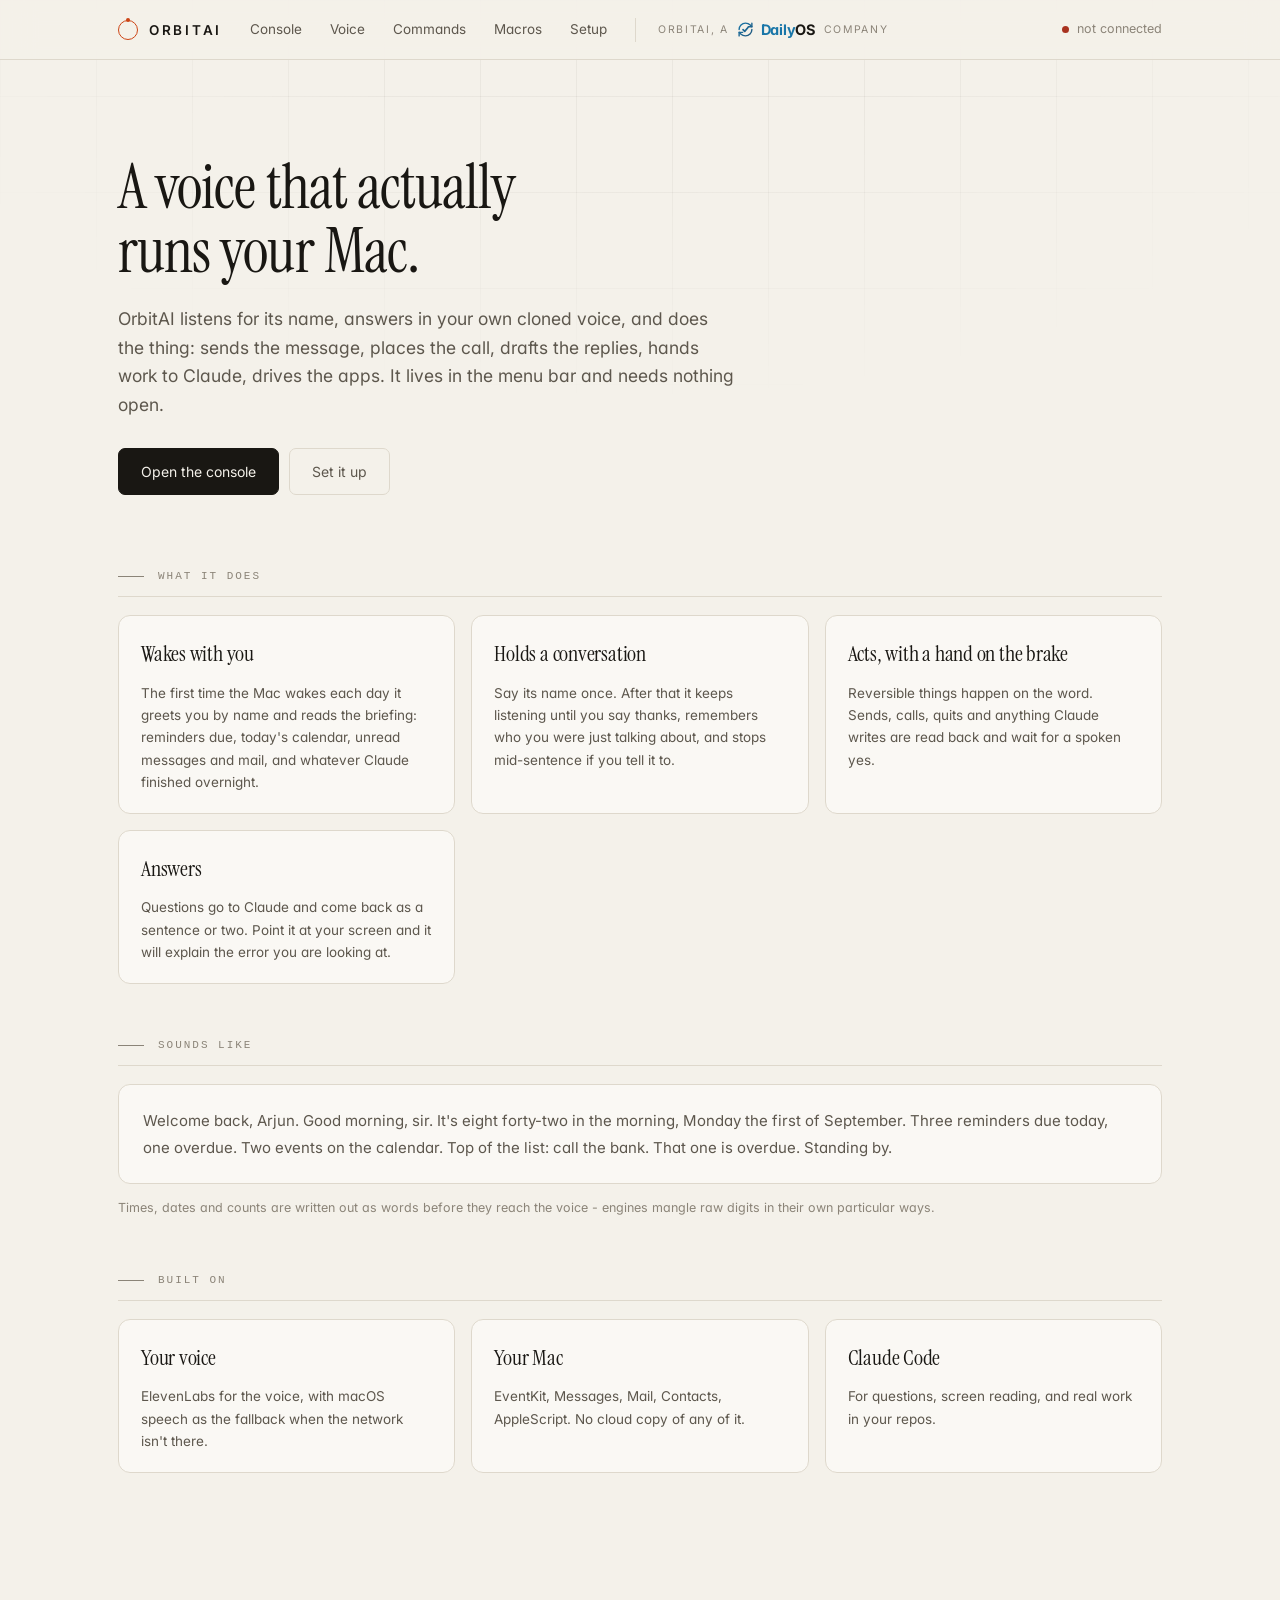
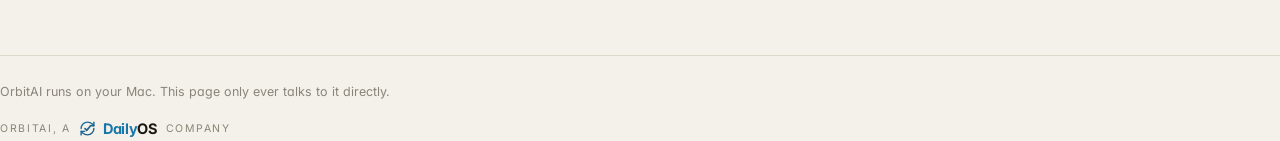
==== macos-daily-welcome/web/orbitai/index.html @ 3809b397 "Match Sitefold properly, now that I have seen it I had the palette backwards and the affiliate line " ====
<!doctype html>
<html lang="en">
<head>
<meta charset="utf-8">
<meta name="viewport" content="width=device-width, initial-scale=1">
<title>OrbitAI</title>
<meta name="description" content="A voice assistant that runs on your Mac.">
<link rel="preconnect" href="https://fonts.googleapis.com">
<link rel="preconnect" href="https://fonts.gstatic.com" crossorigin>
<link rel="stylesheet" href="https://fonts.googleapis.com/css2?family=Instrument+Serif:ital@0;1&family=Inter:wght@400;500;600;700&display=swap">
<link rel="stylesheet" href="./assets/styles.css">
</head>
<body>
<div class="sky"></div>
<nav class="nav"><div class="nav-inner">
  <a class="brand" href="./"><span class="ring"></span><span>OrbitAI</span></a>
  <a class="link" href="./console">Console</a>
  <a class="link" href="./voice">Voice</a>
  <a class="link" href="./commands">Commands</a>
  <a class="link" href="./macros">Macros</a>
  <a class="link" href="./setup">Setup</a>
  <span class="affiliate">OrbitAI, a<a href="https://dailyos.uk" rel="noopener" aria-label="DailyOS"><svg viewBox="0 0 24 24" aria-hidden="true"><defs><linearGradient id="dos-mark" x1="3" y1="3" x2="21" y2="21" gradientUnits="userSpaceOnUse"><stop offset="0" stop-color="#1976a8"></stop><stop offset="1" stop-color="#21577d"></stop></linearGradient></defs><g fill="none" stroke="url(#dos-mark)" stroke-width="2" stroke-linecap="round" stroke-linejoin="round"><path d="M3 12a9 9 0 0 1 9-9 9.75 9.75 0 0 1 6.74 2.74L21 8"></path><path d="M21 3v5h-5"></path><path d="M21 12a9 9 0 0 1-9 9 9.75 9.75 0 0 1-6.74-2.74L3 16"></path><path d="M3 21v-5h5"></path><path d="M8.5 12.2l2.4 2.4 4.6-5.4" stroke-width="2.4"></path></g></svg><span class="name"><span class="d">Daily</span><span class="os">OS</span></span></a>company</span><div class="spacer"></div>
  <div class="state"><span class="dot" id="navDot"></span><span id="navState">connecting</span></div>
</div></nav>
<main>
<section class="hero">
  <h1>A voice that actually<br>runs your Mac.</h1>
  <p class="lede">OrbitAI listens for its name, answers in your own cloned voice,
  and does the thing: sends the message, places the call, drafts the replies,
  hands work to Claude, drives the apps. It lives in the menu bar and needs
  nothing open.</p>
  <div class="bar">
    <a class="btn big" href="./console">Open the console</a>
    <a class="btn big quiet" href="./setup">Set it up</a>
  </div>
</section>

<section>
  <h2>What it does</h2>
  <div class="grid two">
    <div class="card"><h3>Wakes with you</h3>
      <p>The first time the Mac wakes each day it greets you by name and reads
      the briefing: reminders due, today's calendar, unread messages and mail,
      and whatever Claude finished overnight.</p></div>
    <div class="card"><h3>Holds a conversation</h3>
      <p>Say its name once. After that it keeps listening until you say thanks,
      remembers who you were just talking about, and stops mid-sentence if you
      tell it to.</p></div>
    <div class="card"><h3>Acts, with a hand on the brake</h3>
      <p>Reversible things happen on the word. Sends, calls, quits and anything
      Claude writes are read back and wait for a spoken yes.</p></div>
    <div class="card"><h3>Answers</h3>
      <p>Questions go to Claude and come back as a sentence or two. Point it at
      your screen and it will explain the error you are looking at.</p></div>
  </div>
</section>

<section>
  <h2>Sounds like</h2>
  <div class="panel">
    <p class="muted" style="font-size:15px;line-height:1.8;margin:0">
      Welcome back, Arjun. Good morning, sir. It's eight forty-two in the
      morning, Monday the first of September. Three reminders due today, one
      overdue. Two events on the calendar. Top of the list: call the bank.
      That one is overdue. Standing by.</p>
  </div>
  <div class="note">Times, dates and counts are written out as words before they
  reach the voice - engines mangle raw digits in their own particular ways.</div>
</section>

<section>
  <h2>Built on</h2>
  <div class="grid three">
    <div class="card"><h3>Your voice</h3><p>ElevenLabs for the voice, with macOS
      speech as the fallback when the network isn't there.</p></div>
    <div class="card"><h3>Your Mac</h3><p>EventKit, Messages, Mail, Contacts,
      AppleScript. No cloud copy of any of it.</p></div>
    <div class="card"><h3>Claude Code</h3><p>For questions, screen reading, and
      real work in your repos.</p></div>
  </div>
</section>
</main>
<footer>OrbitAI runs on your Mac. This page only ever talks to it directly.
<br><span class="affiliate">OrbitAI, a<a href="https://dailyos.uk" rel="noopener" aria-label="DailyOS"><svg viewBox="0 0 24 24" aria-hidden="true"><defs><linearGradient id="dos-mark" x1="3" y1="3" x2="21" y2="21" gradientUnits="userSpaceOnUse"><stop offset="0" stop-color="#1976a8"></stop><stop offset="1" stop-color="#21577d"></stop></linearGradient></defs><g fill="none" stroke="url(#dos-mark)" stroke-width="2" stroke-linecap="round" stroke-linejoin="round"><path d="M3 12a9 9 0 0 1 9-9 9.75 9.75 0 0 1 6.74 2.74L21 8"></path><path d="M21 3v5h-5"></path><path d="M21 12a9 9 0 0 1-9 9 9.75 9.75 0 0 1-6.74-2.74L3 16"></path><path d="M3 21v-5h5"></path><path d="M8.5 12.2l2.4 2.4 4.6-5.4" stroke-width="2.4"></path></g></svg><span class="name"><span class="d">Daily</span><span class="os">OS</span></span></a>company</span></footer>
<script src="./assets/app.js"></script>
</body>
</html>
---- macos-daily-welcome/web/orbitai/assets/styles.css ----
/* OrbitAI - galaxy minimalist.
   One stylesheet for every page: the site is small enough that splitting
   it would cost more requests than it saves bytes. */

:root {
  /* Sitefold's palette: warm paper, near-black ink, one rust accent, and
     a black button. Light, not dark - the galaxy went with the rebrand. */
  --paper: #f4f1ea;
  --paper-2: #efebe2;
  --panel: #faf8f4;
  --line: #ded8cc;
  --line-soft: #e8e3d8;
  --ink: #191713;
  --dim: #5d574d;
  --faint: #8b8478;
  --accent: #cc4415;
  --accent-dim: #a83a13;
  --button: #191713;
  --button-ink: #f4f1ea;
  --good: #2f6b4f;
  --bad: #a8321f;

  /* Instrument Serif is Sitefold's brand serif - the DailyOS repo says so
     where it recreates their wordmark. Inter carries everything read
     rather than displayed; the mono is for the letterspaced eyebrows. */
  --display: "Instrument Serif", Georgia, "Times New Roman", serif;
  --sans: "Inter", -apple-system, BlinkMacSystemFont, "Segoe UI", system-ui, sans-serif;
  --mono: ui-monospace, "SF Mono", Menlo, monospace;
  --wrap: 1100px;
}

* { box-sizing: border-box; }
html { scroll-behavior: smooth; }
body {
  margin: 0;
  min-height: 100vh;
  background: var(--paper);
  color: var(--ink);
  font: 15px/1.65 var(--sans);
  font-feature-settings: "cv11", "ss01";
  -webkit-font-smoothing: antialiased;
}

/* The sky: nebulae that drift, stars that don't. */
.sky { position: fixed; inset: 0; z-index: -1; background: var(--paper); }
/* The faint ruled grid, as on their own pages. */
.sky::after {
  content: ""; position: absolute; inset: 0;
  background-image:
    linear-gradient(to right, rgba(25,23,19,.045) 1px, transparent 1px),
    linear-gradient(to bottom, rgba(25,23,19,.045) 1px, transparent 1px);
  background-size: 96px 96px;
  mask-image: radial-gradient(ellipse 80% 60% at 50% 0%, #000 30%, transparent 75%);
}

/* Navigation */
.nav {
  position: sticky; top: 0; z-index: 10;
  backdrop-filter: blur(16px);
  background: rgba(244,241,234,.82);
  border-bottom: 1px solid var(--line);
}
.nav-inner {
  max-width: var(--wrap); margin: 0 auto; padding: 14px 28px;
  display: flex; align-items: center; gap: 28px;
}
.brand { display: flex; align-items: center; gap: 11px; text-decoration: none; color: var(--ink); }
.ring {
  width: 20px; height: 20px; border: 1px solid var(--accent);
  border-radius: 50%; position: relative; flex: none;
}
.ring::after {
  content: ""; position: absolute; width: 4px; height: 4px;
  background: var(--accent); border-radius: 50%;
  top: -2.5px; left: 50%; margin-left: -2px;
}
.brand span {
  font-family: var(--sans);
  font-size: 13.5px; font-weight: 600; letter-spacing: .2em; text-transform: uppercase;
}
.nav a.link {
  color: var(--dim); text-decoration: none; font-size: 13.5px;
  padding: 4px 0; border-bottom: 1px solid transparent;
}
.nav a.link:hover { color: var(--ink); }
.nav a.link[aria-current=page] { color: var(--accent); border-bottom-color: var(--accent-dim); }
.nav .spacer { flex: 1; }
.dot { width: 7px; height: 7px; border-radius: 50%; background: var(--faint); flex: none; }
.dot.on { background: var(--good); box-shadow: 0 0 8px rgba(47,107,79,.35); }
.dot.off { background: var(--bad); }
.nav .state { display: flex; align-items: center; gap: 8px; font-size: 12.5px; color: var(--faint); }

main { max-width: var(--wrap); margin: 0 auto; padding: 56px 28px 110px; }

/* Type */
h1 {
  font-family: var(--display);
  font-size: 62px; line-height: 1.02; font-weight: 400;
  letter-spacing: -.015em; margin: 0 0 22px;
  text-wrap: balance;
}
h2 {
  font-family: var(--mono);
  font-size: 11px; font-weight: 400; letter-spacing: .18em; text-transform: uppercase;
  color: var(--faint); margin: 0 0 18px; padding-bottom: 11px;
  border-bottom: 1px solid var(--line);
  display: flex; align-items: center; gap: 14px;
}
h2::before {
  content: ""; width: 26px; height: 1px; background: var(--faint); flex: none;
}
h3 {
  font-family: var(--display);
  font-size: 22px; font-weight: 400; letter-spacing: -.01em; margin: 0 0 9px;
}
p { margin: 0 0 16px; }
.lede {
  font-family: var(--sans);
  font-size: 17.5px; line-height: 1.65; font-weight: 400;
  color: var(--dim); max-width: 56ch;
}
.muted { color: var(--dim); }
.note { color: var(--faint); font-size: 12.5px; margin-top: 14px; }
.note code, code { font: 12.5px var(--mono); color: var(--accent); }
section { margin-bottom: 52px; }

/* Surfaces */
.panel {
  background: var(--panel);
  border: 1px solid var(--line); border-radius: 12px; padding: 22px 24px;
  backdrop-filter: blur(12px);
}
.grid { display: grid; gap: 16px; }
.grid.two { grid-template-columns: repeat(auto-fit, minmax(280px, 1fr)); }
.grid.three { grid-template-columns: repeat(auto-fit, minmax(220px, 1fr)); }

.card { border: 1px solid var(--line); border-radius: 12px; padding: 20px 22px;
        background: var(--panel); }
.card h3 { color: var(--ink); }
.card p { color: var(--dim); font-size: 13.5px; margin: 0; }

/* Rows and controls */
.row { display: flex; align-items: baseline; justify-content: space-between; gap: 20px;
       padding: 13px 0; border-bottom: 1px solid var(--line-soft); }
.row:last-child { border-bottom: 0; }
.row .help { display: block; color: var(--faint); font-size: 12.5px; margin-top: 3px; }
.row .control { flex: none; }

input[type=text], input[type=number], input[type=password], select, textarea {
  background: #fffdf9; border: 1px solid var(--line); color: var(--ink);
  padding: 8px 11px; border-radius: 7px; font: 13px var(--mono); min-width: 230px;
}
input:focus, select:focus, textarea:focus { outline: none; border-color: var(--accent-dim); }
textarea { width: 100%; min-height: 90px; resize: vertical; }

/* A link that acts as a button is a link, not a <button> inside an <a> -
   that nesting is invalid and browsers disagree about whether the click
   ever reaches the href. */
button, .btn {
  background: var(--button); border: 1px solid var(--button); color: var(--button-ink);
  padding: 8px 16px; border-radius: 7px; font: 500 13px inherit; cursor: pointer;
  transition: background .15s, border-color .15s, color .15s;
}
.btn { display: inline-flex; align-items: center; text-decoration: none; }
button:hover, .btn:hover { background: #2c2822; border-color: var(--accent); }
button.quiet, .btn.quiet { border-color: var(--line); color: var(--dim); background: transparent; }
button.quiet:hover, .btn.quiet:hover { color: var(--ink); border-color: var(--faint); }
button.big, .btn.big { padding: 11px 22px; font-size: 14px; }
button:focus-visible, .btn:focus-visible, .switch:focus-visible {
  outline: 2px solid var(--accent); outline-offset: 2px;
}

.switch { width: 42px; height: 24px; border-radius: 12px; border: 1px solid var(--line);
          background: #fffdf9; position: relative; cursor: pointer; padding: 0; }
.switch::after { content: ""; position: absolute; top: 3px; left: 3px; width: 16px; height: 16px;
                 border-radius: 50%; background: var(--faint); transition: transform .18s, background .18s; }
.switch[aria-checked=true] { border-color: var(--accent-dim); background: var(--button); }
.switch[aria-checked=true]::after { transform: translateX(18px); background: var(--accent); }

.bar { display: flex; gap: 10px; flex-wrap: wrap; margin-top: 18px; }

/* Status tiles */
.tiles { display: grid; grid-template-columns: repeat(auto-fit, minmax(180px, 1fr));
         gap: 1px; background: var(--line); border: 1px solid var(--line);
         border-radius: 12px; overflow: hidden; }
.tile { background: var(--panel); padding: 18px 20px; }
.tile .k { font-size: 10.5px; letter-spacing: .14em; text-transform: uppercase; color: var(--faint); }
.tile .v {
  font-family: var(--display);
  font-size: 19px; margin-top: 6px; font-weight: 500;
  font-variant-numeric: tabular-nums;
}
.tile .v.on { color: var(--good); }
.tile .v.off { color: var(--bad); }

pre { background: var(--paper-2); border: 1px solid var(--line); border-radius: 10px;
      padding: 16px 18px; font: 12.5px/1.65 var(--mono); color: var(--dim);
      overflow-x: auto; white-space: pre-wrap; margin: 16px 0 0; }
pre:empty { display: none; }

table { width: 100%; border-collapse: collapse; }
td { padding: 5px 6px 5px 0; vertical-align: top; }
td.slim { width: 32%; }
td.act { width: 36px; }
td input { width: 100%; min-width: 0; }

.pairs-head { display: flex; gap: 10px; color: var(--faint); font-size: 11px;
              letter-spacing: .14em; text-transform: uppercase; margin-bottom: 8px; }

.say { display: flex; gap: 10px; }
.say input { flex: 1; min-width: 0; }

.cmd-list { display: grid; gap: 10px; }
.cmd { border: 1px solid var(--line); border-radius: 9px; padding: 13px 16px;
       background: var(--panel); }
.cmd .phrase { font: 13.5px var(--mono); color: var(--ink); }
.cmd .what { color: var(--faint); font-size: 12.5px; margin-top: 4px; }
.cmd .tag { float: right; font-size: 10.5px; letter-spacing: .12em; text-transform: uppercase;
            color: var(--accent-dim); }

.offline { opacity: .35; pointer-events: none; }
.banner { border: 1px solid var(--accent-dim); background: var(--panel);
          border-radius: 10px; padding: 14px 18px; color: var(--dim); font-size: 13px;
          margin-bottom: 28px; }
.hero { padding: 40px 0 20px; }
.hero .bar { margin-top: 28px; }
footer { border-top: 1px solid var(--line); color: var(--faint); font-size: 12.5px;
         padding: 26px 0 0; margin-top: 20px; }

/* Fraunces is a variable face; without it the serif fallbacks still read
   correctly, they just lose the optical sizing. */
@media (max-width: 620px) {
  .nav-inner { gap: 16px; padding: 12px 18px; flex-wrap: wrap; }
  main { padding: 36px 18px 80px; }
  h1 { font-size: 38px; }
  .row { flex-direction: column; align-items: stretch; gap: 8px; }
  input[type=text], input[type=number], input[type=password] { min-width: 0; width: 100%; }
}


/* ------------------------------------------------- "A DailyOS company"
   Set the way Sitefold sets it in their own header: the sentence in
   small letterspaced caps, the wordmark itself left in DailyOS's own
   type - blue "Daily", ink "OS", bold and tight - beside the brand
   glyph. The words around it are quiet so the name is the thing you
   read. */
.affiliate {
  display: inline-flex; align-items: center; gap: 8px;
  font-family: var(--sans);
  font-size: 10.5px; letter-spacing: .16em; text-transform: uppercase;
  color: var(--faint); white-space: nowrap;
}
.affiliate a {
  display: inline-flex; align-items: center; gap: 7px;
  text-decoration: none; transition: opacity .15s;
}
.affiliate a:hover, .affiliate a:focus-visible { opacity: .72; }
.affiliate a:focus-visible { outline: 2px solid var(--accent); outline-offset: 3px; border-radius: 3px; }
.affiliate svg { width: 17px; height: 17px; flex: none; }
.affiliate .name {
  font-size: 14.5px; font-weight: 700; letter-spacing: -.02em; text-transform: none;
}
.affiliate .name .d { color: #1976a8; }
.affiliate .name .os { color: var(--ink); }

/* In the nav it sits behind a hairline, as theirs does. */
.nav .affiliate {
  padding-left: 22px; border-left: 1px solid var(--line);
}
footer .affiliate { margin-top: 14px; }

@media (max-width: 860px) {
  .nav .affiliate { display: none; }   /* it lives in the footer on narrow screens */
}
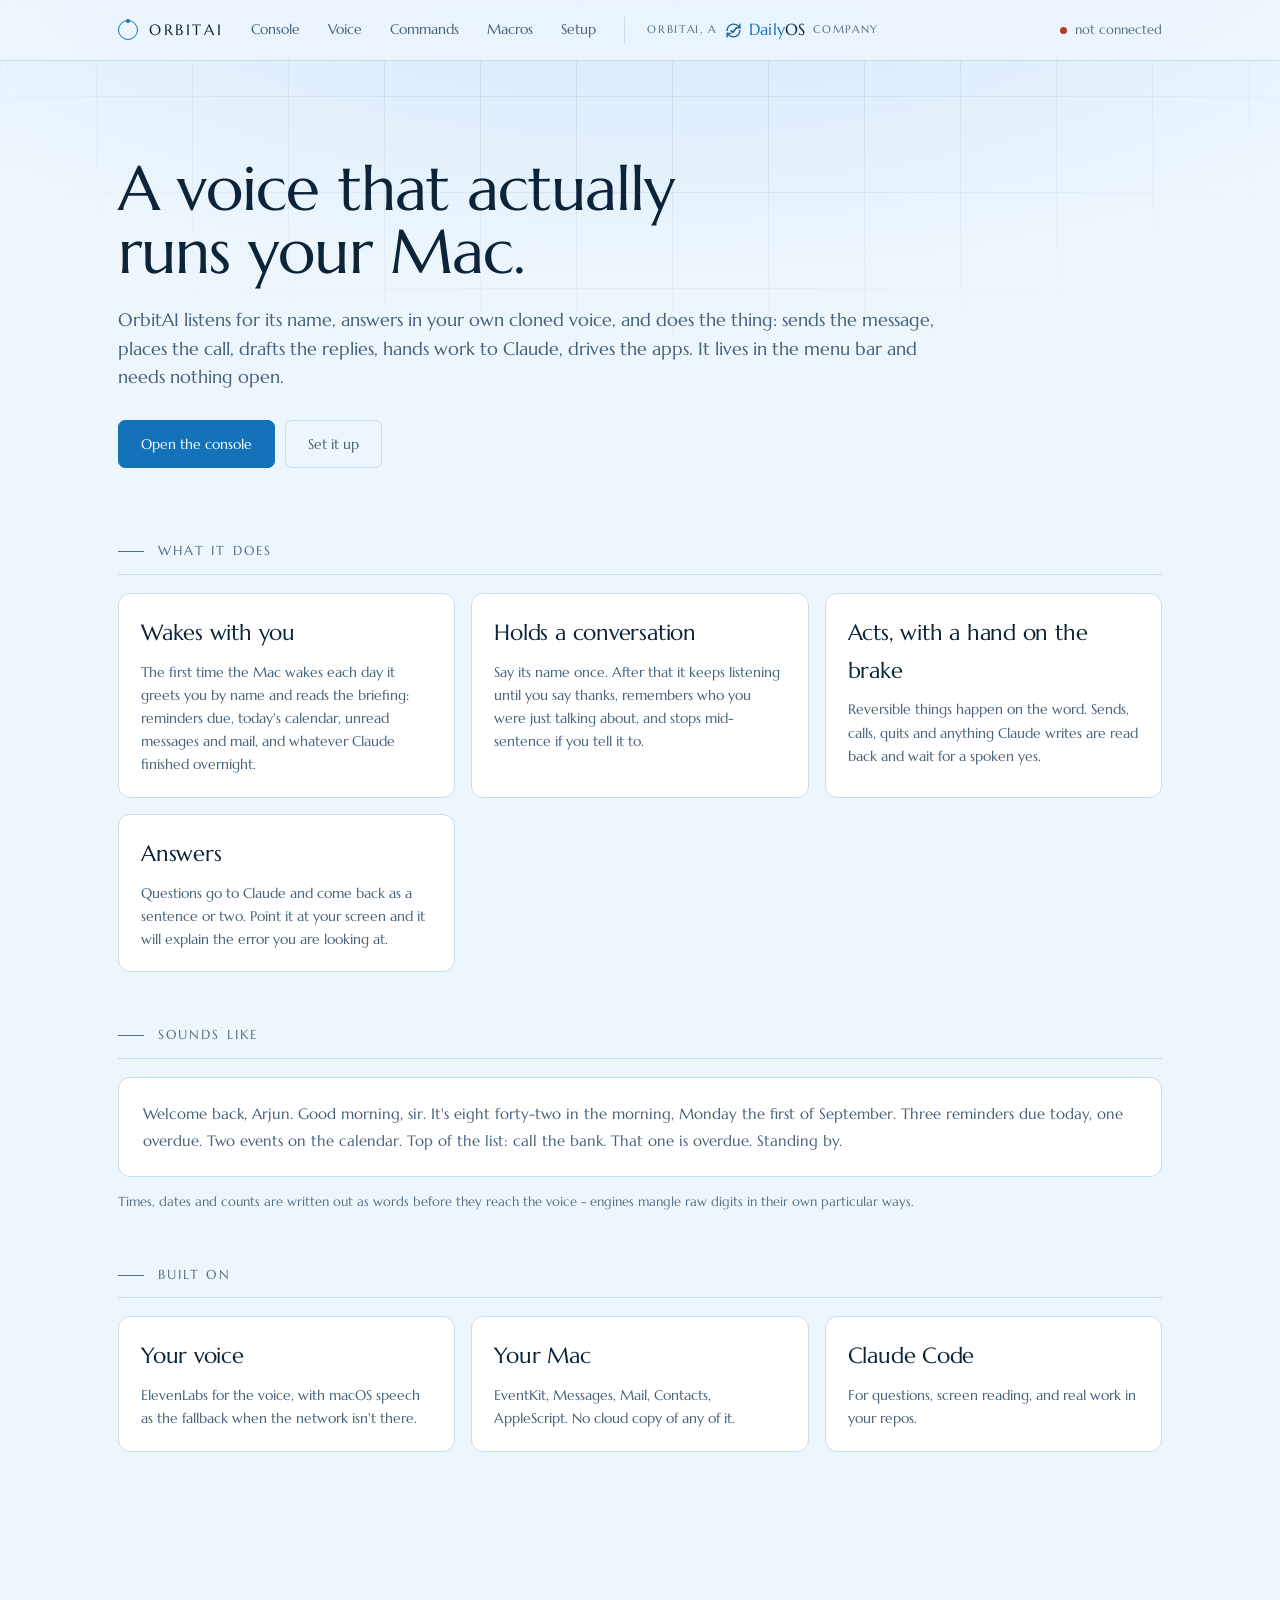
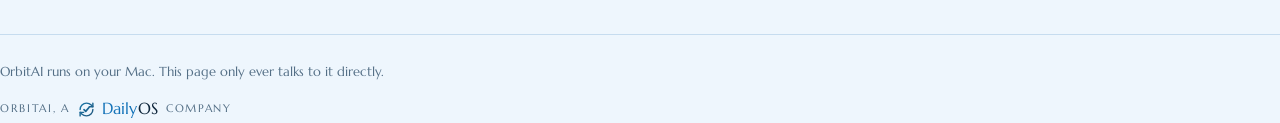
==== commit 54822272: "Sky blue and Marcellus, and stop needing a terminal to get in The palette is sky on daylight: pale b" ====
--- a/macos-daily-welcome/web/orbitai/index.html
+++ b/macos-daily-welcome/web/orbitai/index.html
@@ -7,18 +7,18 @@
 <meta name="description" content="A voice assistant that runs on your Mac.">
 <link rel="preconnect" href="https://fonts.googleapis.com">
 <link rel="preconnect" href="https://fonts.gstatic.com" crossorigin>
-<link rel="stylesheet" href="https://fonts.googleapis.com/css2?family=Instrument+Serif:ital@0;1&family=Inter:wght@400;500;600;700&display=swap">
+<link rel="stylesheet" href="https://fonts.googleapis.com/css2?family=Marcellus&family=Marcellus+SC&display=swap">
 <link rel="stylesheet" href="./assets/styles.css">
 </head>
 <body>
 <div class="sky"></div>
 <nav class="nav"><div class="nav-inner">
   <a class="brand" href="./"><span class="ring"></span><span>OrbitAI</span></a>
-  <a class="link" href="./console">Console</a>
-  <a class="link" href="./voice">Voice</a>
-  <a class="link" href="./commands">Commands</a>
-  <a class="link" href="./macros">Macros</a>
-  <a class="link" href="./setup">Setup</a>
+  <a class="link" href="./console.html">Console</a>
+  <a class="link" href="./voice.html">Voice</a>
+  <a class="link" href="./commands.html">Commands</a>
+  <a class="link" href="./macros.html">Macros</a>
+  <a class="link" href="./setup.html">Setup</a>
   <span class="affiliate">OrbitAI, a<a href="https://dailyos.uk" rel="noopener" aria-label="DailyOS"><svg viewBox="0 0 24 24" aria-hidden="true"><defs><linearGradient id="dos-mark" x1="3" y1="3" x2="21" y2="21" gradientUnits="userSpaceOnUse"><stop offset="0" stop-color="#1976a8"></stop><stop offset="1" stop-color="#21577d"></stop></linearGradient></defs><g fill="none" stroke="url(#dos-mark)" stroke-width="2" stroke-linecap="round" stroke-linejoin="round"><path d="M3 12a9 9 0 0 1 9-9 9.75 9.75 0 0 1 6.74 2.74L21 8"></path><path d="M21 3v5h-5"></path><path d="M21 12a9 9 0 0 1-9 9 9.75 9.75 0 0 1-6.74-2.74L3 16"></path><path d="M3 21v-5h5"></path><path d="M8.5 12.2l2.4 2.4 4.6-5.4" stroke-width="2.4"></path></g></svg><span class="name"><span class="d">Daily</span><span class="os">OS</span></span></a>company</span><div class="spacer"></div>
   <div class="state"><span class="dot" id="navDot"></span><span id="navState">connecting</span></div>
 </div></nav>
@@ -30,8 +30,8 @@
   hands work to Claude, drives the apps. It lives in the menu bar and needs
   nothing open.</p>
   <div class="bar">
-    <a class="btn big" href="./console">Open the console</a>
-    <a class="btn big quiet" href="./setup">Set it up</a>
+    <a class="btn big" href="./console.html">Open the console</a>
+    <a class="btn big quiet" href="./setup.html">Set it up</a>
   </div>
 </section>
 
--- a/macos-daily-welcome/web/orbitai/assets/styles.css
+++ b/macos-daily-welcome/web/orbitai/assets/styles.css
@@ -1,32 +1,64 @@
-/* OrbitAI - galaxy minimalist.
+/* OrbitAI - sky.
    One stylesheet for every page: the site is small enough that splitting
    it would cost more requests than it saves bytes. */
 
 :root {
-  /* Sitefold's palette: warm paper, near-black ink, one rust accent, and
-     a black button. Light, not dark - the galaxy went with the rebrand. */
-  --paper: #f4f1ea;
-  --paper-2: #efebe2;
-  --panel: #faf8f4;
-  --line: #ded8cc;
-  --line-soft: #e8e3d8;
-  --ink: #191713;
-  --dim: #5d574d;
-  --faint: #8b8478;
-  --accent: #cc4415;
-  --accent-dim: #a83a13;
-  --button: #191713;
-  --button-ink: #f4f1ea;
-  --good: #2f6b4f;
-  --bad: #a8321f;
-
-  /* Instrument Serif is Sitefold's brand serif - the DailyOS repo says so
-     where it recreates their wordmark. Inter carries everything read
-     rather than displayed; the mono is for the letterspaced eyebrows. */
-  --display: "Instrument Serif", Georgia, "Times New Roman", serif;
-  --sans: "Inter", -apple-system, BlinkMacSystemFont, "Segoe UI", system-ui, sans-serif;
+  /* Sky blue on pale daylight, with deep navy for the ink. The blues run
+     from almost-white to the colour of a clear sky at noon; the darkest
+     is what the sky does at night, and carries the text. */
+  --paper: #eef6fd;
+  --paper-2: #e2eef9;
+  --panel: #ffffff;
+  --line: #c6dcef;
+  --line-soft: #dceaf7;
+  --ink: #0c2439;
+  --dim: #45607a;
+
+  /* Two accents, not one. #38a3e8 is the sky and reads beautifully as a
+     border, a glow or a dot, and fails contrast as small text on a pale
+     background - so anything you have to READ uses the darker one. */
+  --accent: #1372b8;
+  --accent-bright: #38a3e8;
+  --accent-dim: #0d5a94;
+  --faint: #546f86;
+
+  --button: #1372b8;
+  --button-ink: #ffffff;
+  --good: #1c7a5a;
+  --bad: #b3392a;
+
+  /* Marcellus throughout. It is a Roman-inscription serif with one
+     weight and no italic, so emphasis here is size, letterspacing and
+     colour rather than bold - a synthetic bold on a face cut like this
+     thickens the wrong strokes. Terminal output stays monospaced,
+     because output that does not line up is output you cannot read. */
+  --display: "Marcellus", Georgia, "Times New Roman", serif;
+  --sans: "Marcellus", Georgia, "Times New Roman", serif;
   --mono: ui-monospace, "SF Mono", Menlo, monospace;
   --wrap: 1100px;
+}
+
+/* Night, for anyone whose system is set to it. Same hues, turned over:
+   the pale sky becomes the dark one, and the accent brightens because a
+   blue that reads well on white disappears on navy. */
+@media (prefers-color-scheme: dark) {
+  :root:not([data-theme="light"]) {
+    --paper: #08151f;
+    --paper-2: #0c1e2c;
+    --panel: #102434;
+    --line: #1e3d54;
+    --line-soft: #17303f;
+    --ink: #e6f2fb;
+    --dim: #9db8cd;
+    --faint: #7794ab;
+    --accent: #63b8f0;
+    --accent-bright: #8fd0f8;
+    --accent-dim: #a5d9fa;
+    --button: #38a3e8;
+    --button-ink: #06131c;
+    --good: #4fbf95;
+    --bad: #e8776a;
+  }
 }
 
 * { box-sizing: border-box; }
@@ -36,19 +68,24 @@
   min-height: 100vh;
   background: var(--paper);
   color: var(--ink);
-  font: 15px/1.65 var(--sans);
-  font-feature-settings: "cv11", "ss01";
+  font: 16.5px/1.72 var(--sans);
   -webkit-font-smoothing: antialiased;
 }
 
 /* The sky: nebulae that drift, stars that don't. */
-.sky { position: fixed; inset: 0; z-index: -1; background: var(--paper); }
+.sky {
+  position: fixed; inset: 0; z-index: -1;
+  background:
+    radial-gradient(ellipse 120% 70% at 50% -10%,
+      color-mix(in srgb, var(--accent-bright) 18%, transparent), transparent 60%),
+    var(--paper);
+}
 /* The faint ruled grid, as on their own pages. */
 .sky::after {
   content: ""; position: absolute; inset: 0;
   background-image:
-    linear-gradient(to right, rgba(25,23,19,.045) 1px, transparent 1px),
-    linear-gradient(to bottom, rgba(25,23,19,.045) 1px, transparent 1px);
+    linear-gradient(to right, color-mix(in srgb, var(--ink) 7%, transparent) 1px, transparent 1px),
+    linear-gradient(to bottom, color-mix(in srgb, var(--ink) 7%, transparent) 1px, transparent 1px);
   background-size: 96px 96px;
   mask-image: radial-gradient(ellipse 80% 60% at 50% 0%, #000 30%, transparent 75%);
 }
@@ -57,7 +94,7 @@
 .nav {
   position: sticky; top: 0; z-index: 10;
   backdrop-filter: blur(16px);
-  background: rgba(244,241,234,.82);
+  background: color-mix(in srgb, var(--paper) 82%, transparent);
   border-bottom: 1px solid var(--line);
 }
 .nav-inner {
@@ -75,8 +112,11 @@
   top: -2.5px; left: 50%; margin-left: -2px;
 }
 .brand span {
-  font-family: var(--sans);
-  font-size: 13.5px; font-weight: 600; letter-spacing: .2em; text-transform: uppercase;
+  /* Small caps rather than a heavier weight: Marcellus is cut at one
+     weight, and asking a browser for 600 makes it thicken the strokes
+     itself, which on a face like this lands on the wrong ones. */
+  font-family: "Marcellus SC", var(--display);
+  font-size: 14.5px; font-weight: 400; letter-spacing: .18em; text-transform: uppercase;
 }
 .nav a.link {
   color: var(--dim); text-decoration: none; font-size: 13.5px;
@@ -86,7 +126,7 @@
 .nav a.link[aria-current=page] { color: var(--accent); border-bottom-color: var(--accent-dim); }
 .nav .spacer { flex: 1; }
 .dot { width: 7px; height: 7px; border-radius: 50%; background: var(--faint); flex: none; }
-.dot.on { background: var(--good); box-shadow: 0 0 8px rgba(47,107,79,.35); }
+.dot.on { background: var(--good); box-shadow: 0 0 8px color-mix(in srgb, var(--good) 40%, transparent); }
 .dot.off { background: var(--bad); }
 .nav .state { display: flex; align-items: center; gap: 8px; font-size: 12.5px; color: var(--faint); }
 
@@ -100,8 +140,8 @@
   text-wrap: balance;
 }
 h2 {
-  font-family: var(--mono);
-  font-size: 11px; font-weight: 400; letter-spacing: .18em; text-transform: uppercase;
+  font-family: "Marcellus SC", var(--display);
+  font-size: 13px; font-weight: 400; letter-spacing: .16em; text-transform: uppercase;
   color: var(--faint); margin: 0 0 18px; padding-bottom: 11px;
   border-bottom: 1px solid var(--line);
   display: flex; align-items: center; gap: 14px;
@@ -147,7 +187,7 @@
 .row .control { flex: none; }
 
 input[type=text], input[type=number], input[type=password], select, textarea {
-  background: #fffdf9; border: 1px solid var(--line); color: var(--ink);
+  background: var(--panel); border: 1px solid var(--line); color: var(--ink);
   padding: 8px 11px; border-radius: 7px; font: 13px var(--mono); min-width: 230px;
 }
 input:focus, select:focus, textarea:focus { outline: none; border-color: var(--accent-dim); }
@@ -162,7 +202,7 @@
   transition: background .15s, border-color .15s, color .15s;
 }
 .btn { display: inline-flex; align-items: center; text-decoration: none; }
-button:hover, .btn:hover { background: #2c2822; border-color: var(--accent); }
+button:hover, .btn:hover { background: var(--accent-dim); border-color: var(--accent-dim); }
 button.quiet, .btn.quiet { border-color: var(--line); color: var(--dim); background: transparent; }
 button.quiet:hover, .btn.quiet:hover { color: var(--ink); border-color: var(--faint); }
 button.big, .btn.big { padding: 11px 22px; font-size: 14px; }
@@ -171,7 +211,7 @@
 }
 
 .switch { width: 42px; height: 24px; border-radius: 12px; border: 1px solid var(--line);
-          background: #fffdf9; position: relative; cursor: pointer; padding: 0; }
+          background: var(--panel); position: relative; cursor: pointer; padding: 0; }
 .switch::after { content: ""; position: absolute; top: 3px; left: 3px; width: 16px; height: 16px;
                  border-radius: 50%; background: var(--faint); transition: transform .18s, background .18s; }
 .switch[aria-checked=true] { border-color: var(--accent-dim); background: var(--button); }
@@ -187,7 +227,7 @@
 .tile .k { font-size: 10.5px; letter-spacing: .14em; text-transform: uppercase; color: var(--faint); }
 .tile .v {
   font-family: var(--display);
-  font-size: 19px; margin-top: 6px; font-weight: 500;
+  font-size: 21px; margin-top: 6px; font-weight: 400;
   font-variant-numeric: tabular-nums;
 }
 .tile .v.on { color: var(--good); }
@@ -258,9 +298,9 @@
 .affiliate a:focus-visible { outline: 2px solid var(--accent); outline-offset: 3px; border-radius: 3px; }
 .affiliate svg { width: 17px; height: 17px; flex: none; }
 .affiliate .name {
-  font-size: 14.5px; font-weight: 700; letter-spacing: -.02em; text-transform: none;
-}
-.affiliate .name .d { color: #1976a8; }
+  font-size: 15.5px; font-weight: 400; letter-spacing: .01em; text-transform: none;
+}
+.affiliate .name .d { color: var(--accent); }
 .affiliate .name .os { color: var(--ink); }
 
 /* In the nav it sits behind a hairline, as theirs does. */
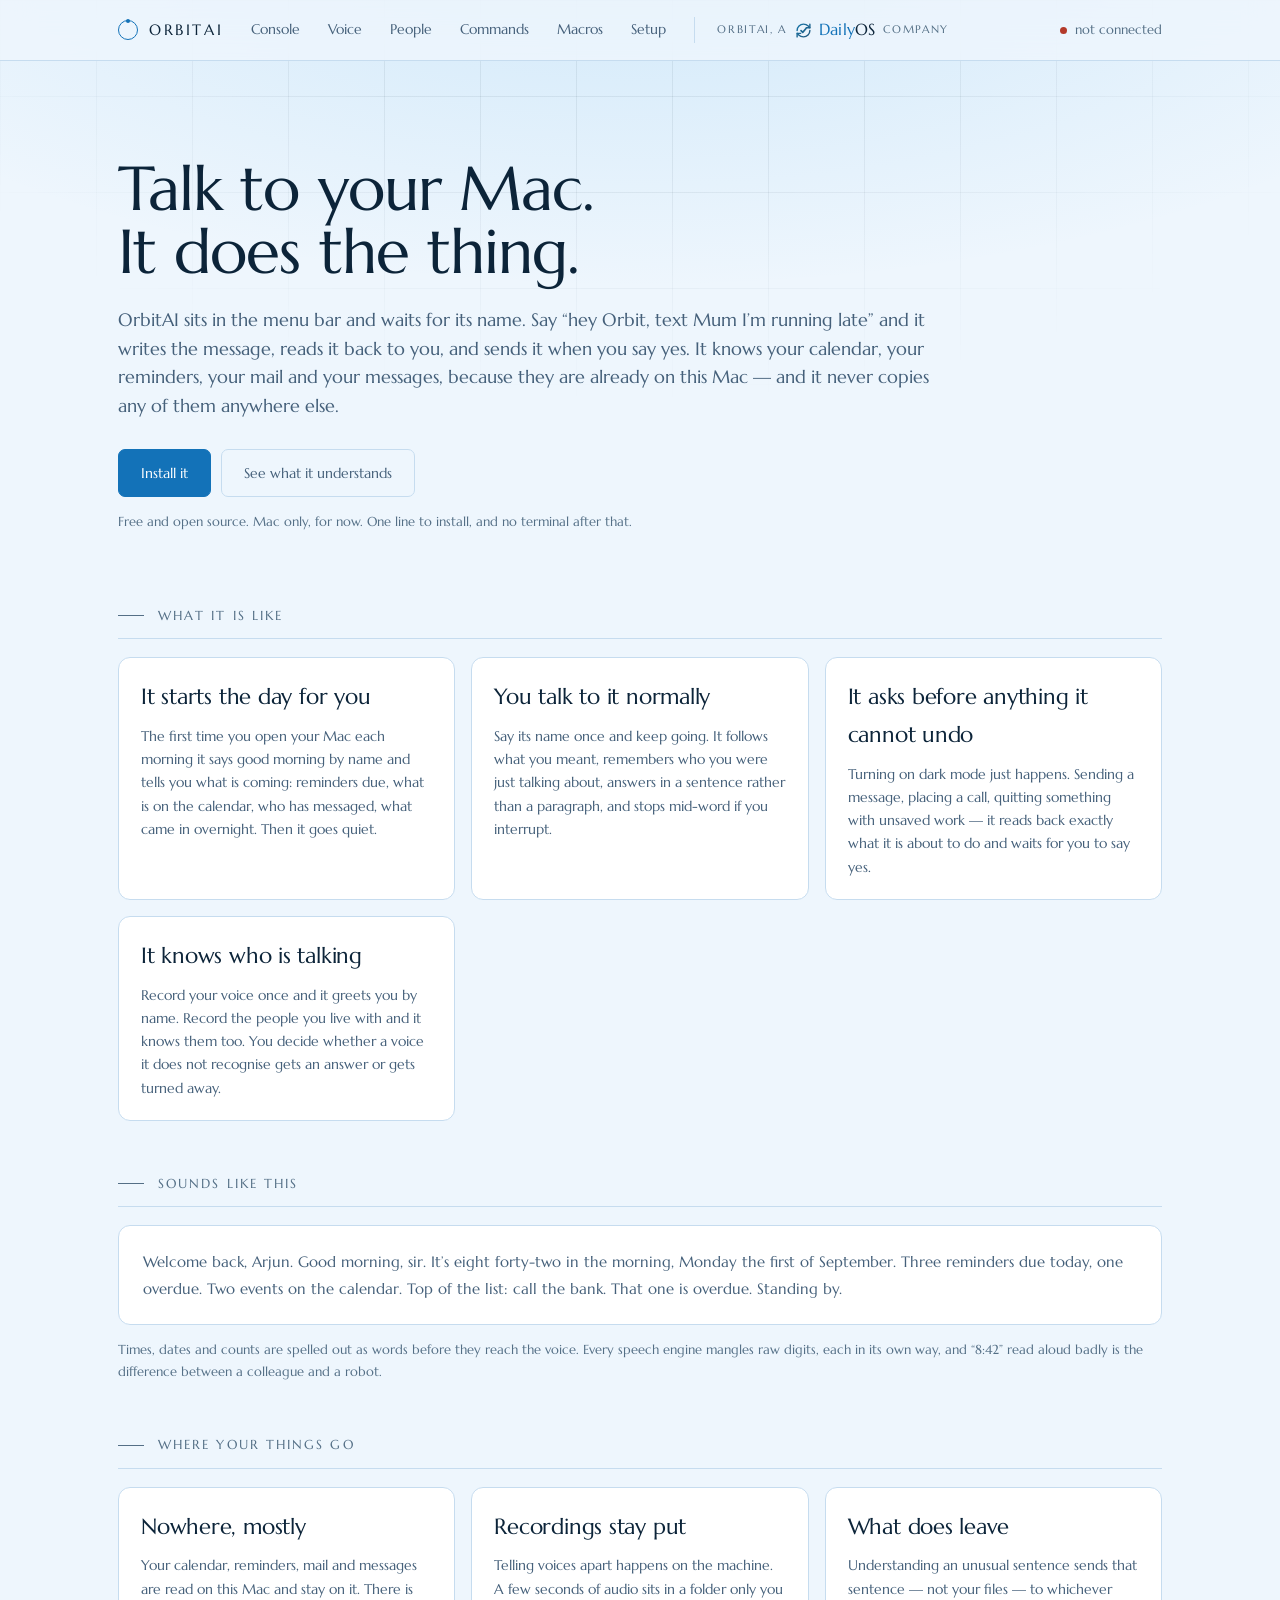
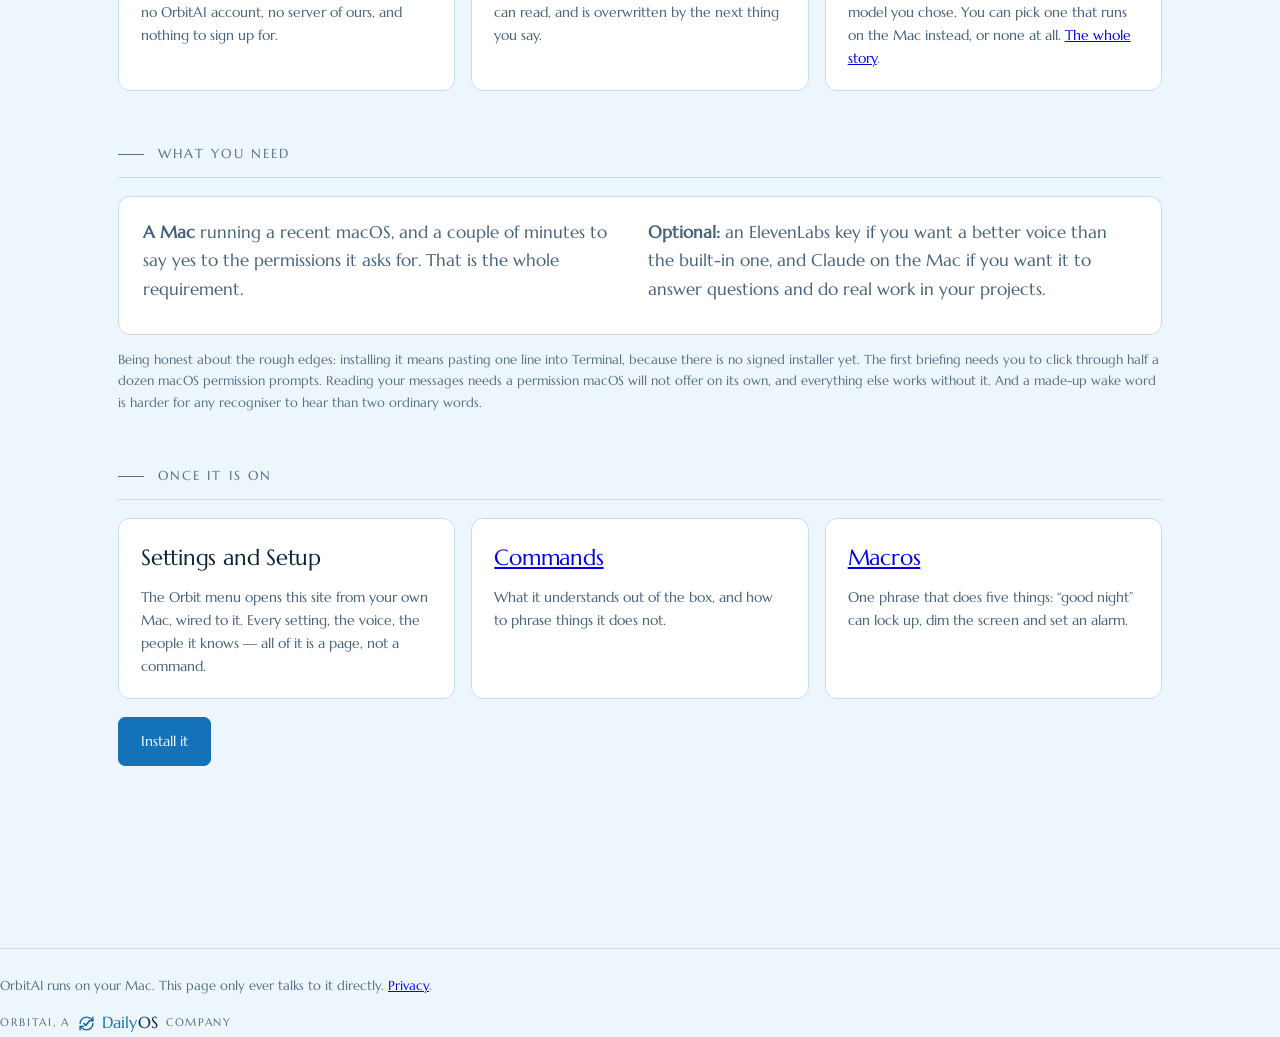
==== commit 6b138cf8: "Put voice enrolment, the gate and setup on a page "Anything that i do on terminal (inc voice enrollm" ====
--- a/macos-daily-welcome/web/orbitai/index.html
+++ b/macos-daily-welcome/web/orbitai/index.html
@@ -16,6 +16,7 @@
   <a class="brand" href="./"><span class="ring"></span><span>OrbitAI</span></a>
   <a class="link" href="./console.html">Console</a>
   <a class="link" href="./voice.html">Voice</a>
+  <a class="link" href="./people.html">People</a>
   <a class="link" href="./commands.html">Commands</a>
   <a class="link" href="./macros.html">Macros</a>
   <a class="link" href="./setup.html">Setup</a>
@@ -24,63 +25,112 @@
 </div></nav>
 <main>
 <section class="hero">
-  <h1>A voice that actually<br>runs your Mac.</h1>
-  <p class="lede">OrbitAI listens for its name, answers in your own cloned voice,
-  and does the thing: sends the message, places the call, drafts the replies,
-  hands work to Claude, drives the apps. It lives in the menu bar and needs
-  nothing open.</p>
+  <h1>Talk to your Mac.<br>It does the thing.</h1>
+  <p class="lede">OrbitAI sits in the menu bar and waits for its name. Say
+  &#8220;hey Orbit, text Mum I&#8217;m running late&#8221; and it writes the
+  message, reads it back to you, and sends it when you say yes. It knows your
+  calendar, your reminders, your mail and your messages, because they are already
+  on this Mac &#8212; and it never copies any of them anywhere else.</p>
   <div class="bar">
-    <a class="btn big" href="./console.html">Open the console</a>
-    <a class="btn big quiet" href="./setup.html">Set it up</a>
+    <a class="btn big" href="./setup.html">Install it</a>
+    <a class="btn big quiet" href="./commands.html">See what it understands</a>
+  </div>
+  <div class="note">Free and open source. Mac only, for now. One line to install,
+  and no terminal after that.</div>
+</section>
+
+<section>
+  <h2>What it is like</h2>
+  <div class="grid two">
+    <div class="card"><h3>It starts the day for you</h3>
+      <p>The first time you open your Mac each morning it says good morning by
+      name and tells you what is coming: reminders due, what is on the calendar,
+      who has messaged, what came in overnight. Then it goes quiet.</p></div>
+    <div class="card"><h3>You talk to it normally</h3>
+      <p>Say its name once and keep going. It follows what you meant, remembers
+      who you were just talking about, answers in a sentence rather than a
+      paragraph, and stops mid-word if you interrupt.</p></div>
+    <div class="card"><h3>It asks before anything it cannot undo</h3>
+      <p>Turning on dark mode just happens. Sending a message, placing a call,
+      quitting something with unsaved work &#8212; it reads back exactly what it
+      is about to do and waits for you to say yes.</p></div>
+    <div class="card"><h3>It knows who is talking</h3>
+      <p>Record your voice once and it greets you by name. Record the people you
+      live with and it knows them too. You decide whether a voice it does not
+      recognise gets an answer or gets turned away.</p></div>
   </div>
 </section>
 
 <section>
-  <h2>What it does</h2>
-  <div class="grid two">
-    <div class="card"><h3>Wakes with you</h3>
-      <p>The first time the Mac wakes each day it greets you by name and reads
-      the briefing: reminders due, today's calendar, unread messages and mail,
-      and whatever Claude finished overnight.</p></div>
-    <div class="card"><h3>Holds a conversation</h3>
-      <p>Say its name once. After that it keeps listening until you say thanks,
-      remembers who you were just talking about, and stops mid-sentence if you
-      tell it to.</p></div>
-    <div class="card"><h3>Acts, with a hand on the brake</h3>
-      <p>Reversible things happen on the word. Sends, calls, quits and anything
-      Claude writes are read back and wait for a spoken yes.</p></div>
-    <div class="card"><h3>Answers</h3>
-      <p>Questions go to Claude and come back as a sentence or two. Point it at
-      your screen and it will explain the error you are looking at.</p></div>
+  <h2>Sounds like this</h2>
+  <div class="panel">
+    <p class="muted" style="font-size:15px;line-height:1.8;margin:0">
+      Welcome back, Arjun. Good morning, sir. It&#8217;s eight forty-two in the
+      morning, Monday the first of September. Three reminders due today, one
+      overdue. Two events on the calendar. Top of the list: call the bank.
+      That one is overdue. Standing by.</p>
+  </div>
+  <div class="note">Times, dates and counts are spelled out as words before they
+  reach the voice. Every speech engine mangles raw digits, each in its own way,
+  and &#8220;8:42&#8221; read aloud badly is the difference between a colleague
+  and a robot.</div>
+</section>
+
+<section>
+  <h2>Where your things go</h2>
+  <div class="grid three">
+    <div class="card"><h3>Nowhere, mostly</h3><p>Your calendar, reminders, mail
+      and messages are read on this Mac and stay on it. There is no OrbitAI
+      account, no server of ours, and nothing to sign up for.</p></div>
+    <div class="card"><h3>Recordings stay put</h3><p>Telling voices apart happens
+      on the machine. A few seconds of audio sits in a folder only you can read,
+      and is overwritten by the next thing you say.</p></div>
+    <div class="card"><h3>What does leave</h3><p>Understanding an unusual
+      sentence sends that sentence &#8212; not your files &#8212; to whichever
+      model you chose. You can pick one that runs on the Mac instead, or none at
+      all. <a href="./privacy.html">The whole story</a>.</p></div>
   </div>
 </section>
 
 <section>
-  <h2>Sounds like</h2>
+  <h2>What you need</h2>
   <div class="panel">
-    <p class="muted" style="font-size:15px;line-height:1.8;margin:0">
-      Welcome back, Arjun. Good morning, sir. It's eight forty-two in the
-      morning, Monday the first of September. Three reminders due today, one
-      overdue. Two events on the calendar. Top of the list: call the bank.
-      That one is overdue. Standing by.</p>
+    <div class="grid two" style="margin:0">
+      <div><p class="muted" style="margin:0 0 8px"><strong>A Mac</strong> running
+        a recent macOS, and a couple of minutes to say yes to the permissions it
+        asks for. That is the whole requirement.</p></div>
+      <div><p class="muted" style="margin:0"><strong>Optional:</strong> an
+        ElevenLabs key if you want a better voice than the built-in one, and
+        Claude on the Mac if you want it to answer questions and do real work in
+        your projects.</p></div>
+    </div>
   </div>
-  <div class="note">Times, dates and counts are written out as words before they
-  reach the voice - engines mangle raw digits in their own particular ways.</div>
+  <div class="note">Being honest about the rough edges: installing it means
+  pasting one line into Terminal, because there is no signed installer yet. The
+  first briefing needs you to click through half a dozen macOS permission
+  prompts. Reading your messages needs a permission macOS will not offer on its
+  own, and everything else works without it. And a made-up wake word is harder
+  for any recogniser to hear than two ordinary words.</div>
 </section>
 
 <section>
-  <h2>Built on</h2>
+  <h2>Once it is on</h2>
   <div class="grid three">
-    <div class="card"><h3>Your voice</h3><p>ElevenLabs for the voice, with macOS
-      speech as the fallback when the network isn't there.</p></div>
-    <div class="card"><h3>Your Mac</h3><p>EventKit, Messages, Mail, Contacts,
-      AppleScript. No cloud copy of any of it.</p></div>
-    <div class="card"><h3>Claude Code</h3><p>For questions, screen reading, and
-      real work in your repos.</p></div>
+    <div class="card"><h3>Settings and Setup</h3><p>The Orbit menu opens this
+      site from your own Mac, wired to it. Every setting, the voice, the people
+      it knows &#8212; all of it is a page, not a command.</p></div>
+    <div class="card"><h3><a href="./commands.html">Commands</a></h3><p>What it
+      understands out of the box, and how to phrase things it does not.</p></div>
+    <div class="card"><h3><a href="./macros.html">Macros</a></h3><p>One phrase
+      that does five things: &#8220;good night&#8221; can lock up, dim the
+      screen and set an alarm.</p></div>
+  </div>
+  <div class="bar">
+    <a class="btn big" href="./setup.html">Install it</a>
   </div>
 </section>
 </main>
-<footer>OrbitAI runs on your Mac. This page only ever talks to it directly.
+<footer>OrbitAI runs on your Mac. This page only ever talks to it directly. <a href="./privacy.html">Privacy</a>.
 <br><span class="affiliate">OrbitAI, a<a href="https://dailyos.uk" rel="noopener" aria-label="DailyOS"><svg viewBox="0 0 24 24" aria-hidden="true"><defs><linearGradient id="dos-mark" x1="3" y1="3" x2="21" y2="21" gradientUnits="userSpaceOnUse"><stop offset="0" stop-color="#1976a8"></stop><stop offset="1" stop-color="#21577d"></stop></linearGradient></defs><g fill="none" stroke="url(#dos-mark)" stroke-width="2" stroke-linecap="round" stroke-linejoin="round"><path d="M3 12a9 9 0 0 1 9-9 9.75 9.75 0 0 1 6.74 2.74L21 8"></path><path d="M21 3v5h-5"></path><path d="M21 12a9 9 0 0 1-9 9 9.75 9.75 0 0 1-6.74-2.74L3 16"></path><path d="M3 21v-5h5"></path><path d="M8.5 12.2l2.4 2.4 4.6-5.4" stroke-width="2.4"></path></g></svg><span class="name"><span class="d">Daily</span><span class="os">OS</span></span></a>company</span></footer>
 <script src="./assets/app.js"></script>
 </body>
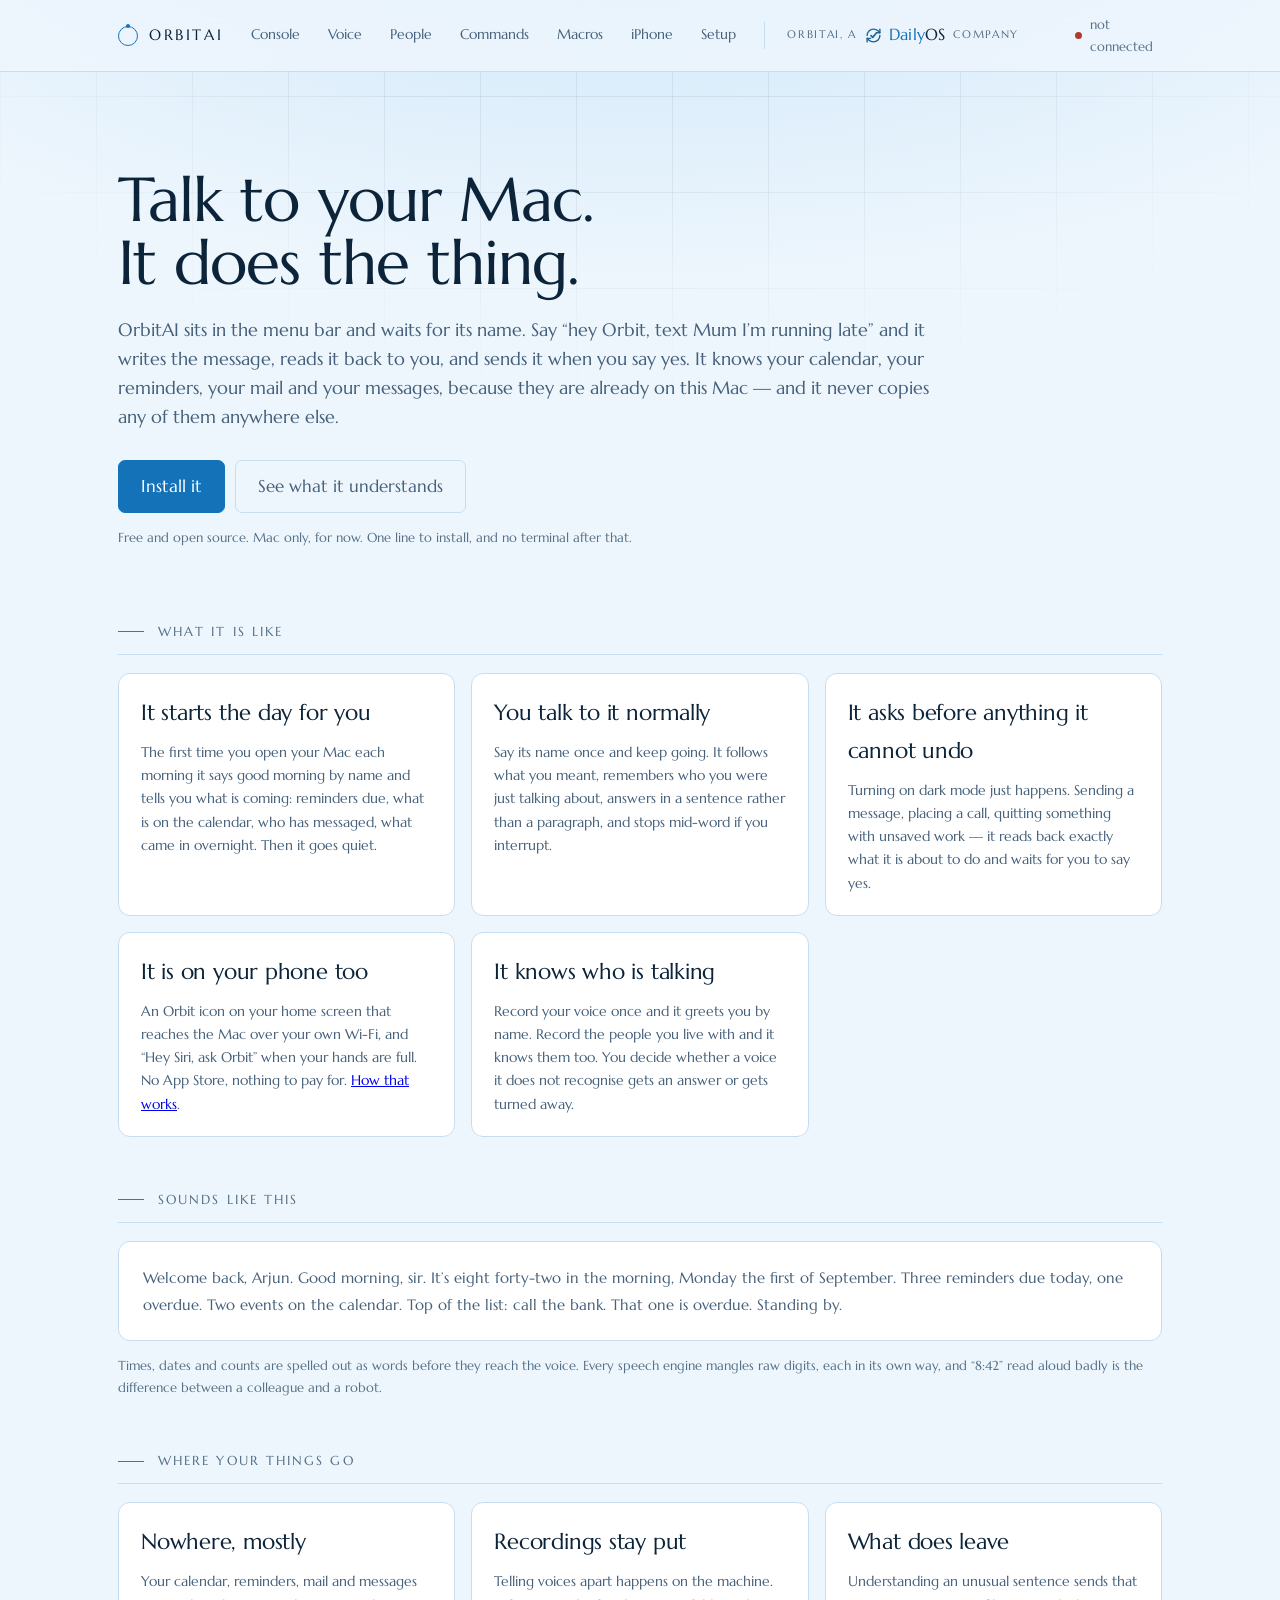
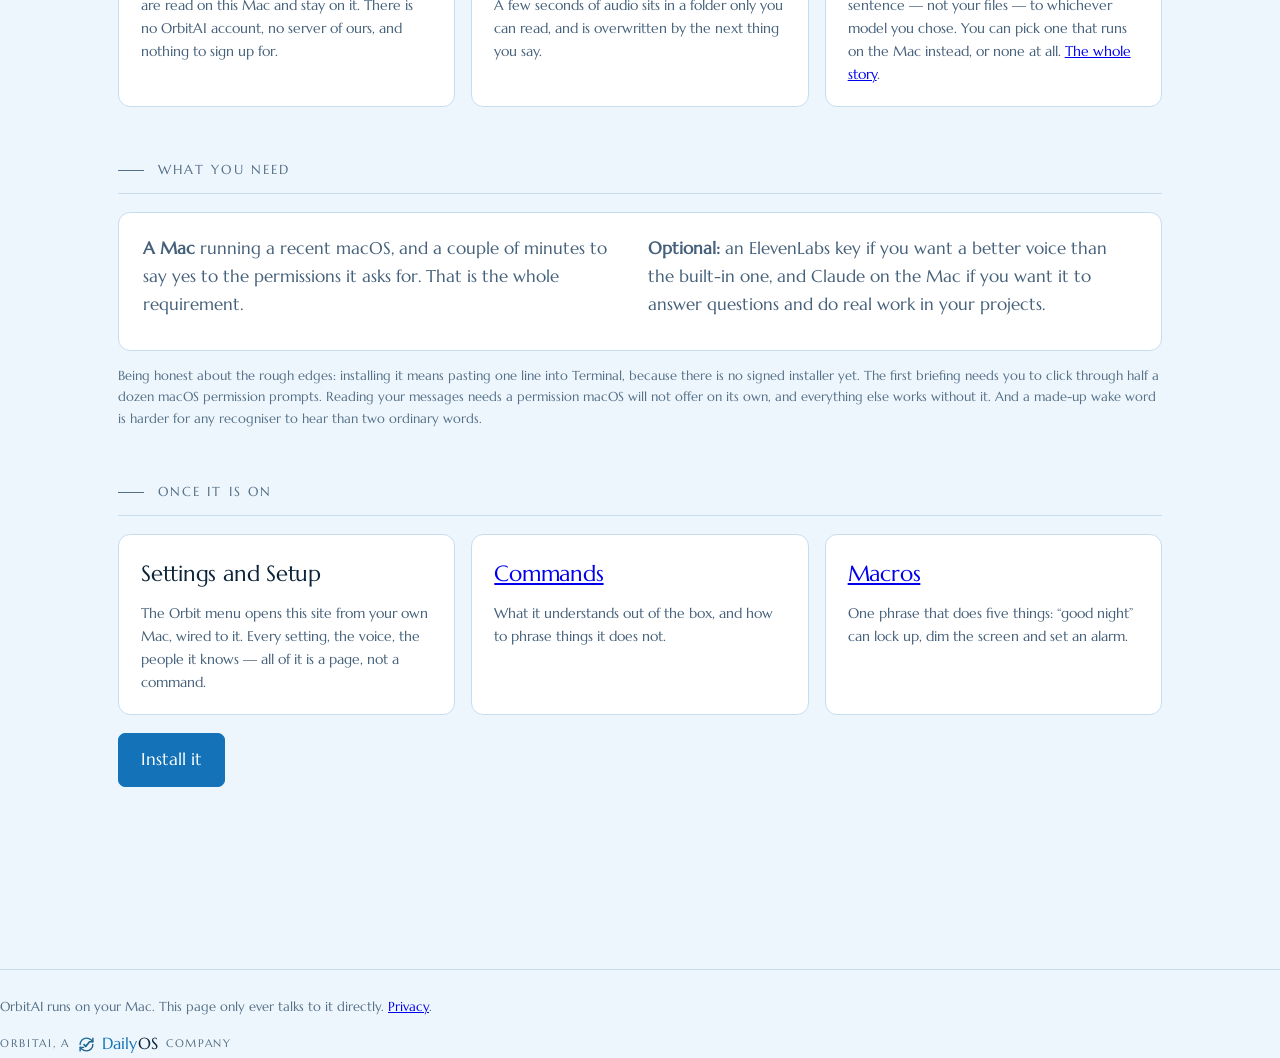
==== commit a50f98b2: "Orbit on an iPhone An icon on the home screen that reaches the Mac, and "Hey Siri, ask Orbit" for wh" ====
--- a/macos-daily-welcome/web/orbitai/index.html
+++ b/macos-daily-welcome/web/orbitai/index.html
@@ -19,6 +19,7 @@
   <a class="link" href="./people.html">People</a>
   <a class="link" href="./commands.html">Commands</a>
   <a class="link" href="./macros.html">Macros</a>
+  <a class="link" href="./iphone.html">iPhone</a>
   <a class="link" href="./setup.html">Setup</a>
   <span class="affiliate">OrbitAI, a<a href="https://dailyos.uk" rel="noopener" aria-label="DailyOS"><svg viewBox="0 0 24 24" aria-hidden="true"><defs><linearGradient id="dos-mark" x1="3" y1="3" x2="21" y2="21" gradientUnits="userSpaceOnUse"><stop offset="0" stop-color="#1976a8"></stop><stop offset="1" stop-color="#21577d"></stop></linearGradient></defs><g fill="none" stroke="url(#dos-mark)" stroke-width="2" stroke-linecap="round" stroke-linejoin="round"><path d="M3 12a9 9 0 0 1 9-9 9.75 9.75 0 0 1 6.74 2.74L21 8"></path><path d="M21 3v5h-5"></path><path d="M21 12a9 9 0 0 1-9 9 9.75 9.75 0 0 1-6.74-2.74L3 16"></path><path d="M3 21v-5h5"></path><path d="M8.5 12.2l2.4 2.4 4.6-5.4" stroke-width="2.4"></path></g></svg><span class="name"><span class="d">Daily</span><span class="os">OS</span></span></a>company</span><div class="spacer"></div>
   <div class="state"><span class="dot" id="navDot"></span><span id="navState">connecting</span></div>
@@ -54,6 +55,11 @@
       <p>Turning on dark mode just happens. Sending a message, placing a call,
       quitting something with unsaved work &#8212; it reads back exactly what it
       is about to do and waits for you to say yes.</p></div>
+    <div class="card"><h3>It is on your phone too</h3>
+      <p>An Orbit icon on your home screen that reaches the Mac over your own
+      Wi-Fi, and &#8220;Hey Siri, ask Orbit&#8221; when your hands are full.
+      No App Store, nothing to pay for. <a href="./iphone.html">How that
+      works</a>.</p></div>
     <div class="card"><h3>It knows who is talking</h3>
       <p>Record your voice once and it greets you by name. Record the people you
       live with and it knows them too. You decide whether a voice it does not
--- a/macos-daily-welcome/web/orbitai/assets/styles.css
+++ b/macos-daily-welcome/web/orbitai/assets/styles.css
@@ -312,3 +312,88 @@
 @media (max-width: 860px) {
   .nav .affiliate { display: none; }   /* it lives in the footer on narrow screens */
 }
+
+/* --------------------------------------------------------------- a phone
+ *
+ * The same palette and the same face, at arm's length instead of on a
+ * desk. Bigger type, bigger targets - 44px is the smallest thing a thumb
+ * hits reliably, and this page is used one-handed - and no navigation,
+ * because there is one thing to do here.
+ *
+ * Added to the home screen it opens without Safari's chrome, so the top
+ * and bottom padding come from the safe area rather than from nothing:
+ * without them the first line sits under the notch and the last button
+ * under the home indicator.
+ */
+body.phone { font-size: 17px; }
+
+.phone-top {
+  display: flex; align-items: center; justify-content: space-between;
+  gap: 12px; padding: max(14px, env(safe-area-inset-top)) 20px 12px;
+  border-bottom: 1px solid var(--line);
+  background: color-mix(in srgb, var(--paper) 88%, transparent);
+  position: sticky; top: 0; z-index: 5; backdrop-filter: blur(8px);
+}
+.phone-main {
+  max-width: 620px; margin: 0 auto;
+  padding: 24px 20px calc(40px + env(safe-area-inset-bottom));
+}
+.phone-foot {
+  padding: 0 20px calc(28px + env(safe-area-inset-bottom));
+  max-width: 620px; margin: 0 auto;
+  font-size: 13px; color: var(--faint); line-height: 1.6;
+}
+.phone-h1 { font-size: 26px; margin: 0 0 6px; }
+.phone-h2 {
+  font-family: "Marcellus SC", "Marcellus", Georgia, serif;
+  font-size: 13px; letter-spacing: 0.09em; text-transform: uppercase;
+  color: var(--faint); margin: 28px 0 12px;
+}
+
+/* One tap target per row, full width. A row of small buttons is a row of
+ * near misses on a phone. */
+.block { display: block; width: 100%; }
+button.big, .btn.big { min-height: 50px; font-size: 17px; }
+body.phone button { min-height: 46px; }
+
+.ask textarea {
+  width: 100%; box-sizing: border-box; resize: none;
+  font: inherit; line-height: 1.5; padding: 14px 15px; margin: 0 0 12px;
+  color: var(--ink); background: var(--paper-2);
+  border: 1px solid var(--line); border-radius: 12px;
+}
+.ask textarea:focus { outline: 2px solid var(--accent); outline-offset: 1px; }
+
+/* The code box. Wide, spaced digits, so six of them are readable at a
+ * glance against six on a screen across the room. */
+input.code {
+  width: 100%; box-sizing: border-box; margin: 0 0 12px;
+  font-family: "Marcellus", Georgia, serif;
+  font-size: 30px; letter-spacing: 0.28em; text-align: center;
+  padding: 14px 10px; color: var(--ink); background: var(--paper-2);
+  border: 1px solid var(--line); border-radius: 12px;
+}
+input.code:focus { outline: 2px solid var(--accent); outline-offset: 1px; }
+
+.reply {
+  min-height: 76px; margin: 18px 0 0; padding: 16px 17px;
+  font-size: 17px; line-height: 1.6; white-space: pre-wrap;
+  color: var(--ink); background: var(--paper-2);
+  border: 1px solid var(--line); border-radius: 12px;
+}
+.reply:empty { display: none; }
+
+.confirm {
+  margin: 14px 0 0; padding: 15px 16px; border-radius: 12px;
+  border: 1px solid var(--accent); background: var(--paper-2);
+}
+.confirm p { margin: 0 0 12px; font-size: 16px; line-height: 1.55; }
+.confirm .bar { margin: 0; }
+
+/* Two per row on a phone, one per row on the narrowest ones. */
+.quick { display: grid; grid-template-columns: 1fr 1fr; gap: 10px; }
+.quick button { width: 100%; }
+@media (max-width: 360px) { .quick { grid-template-columns: 1fr; } }
+
+body.phone .note { font-size: 13.5px; }
+body.phone pre { font-size: 13.5px; white-space: pre-wrap; }
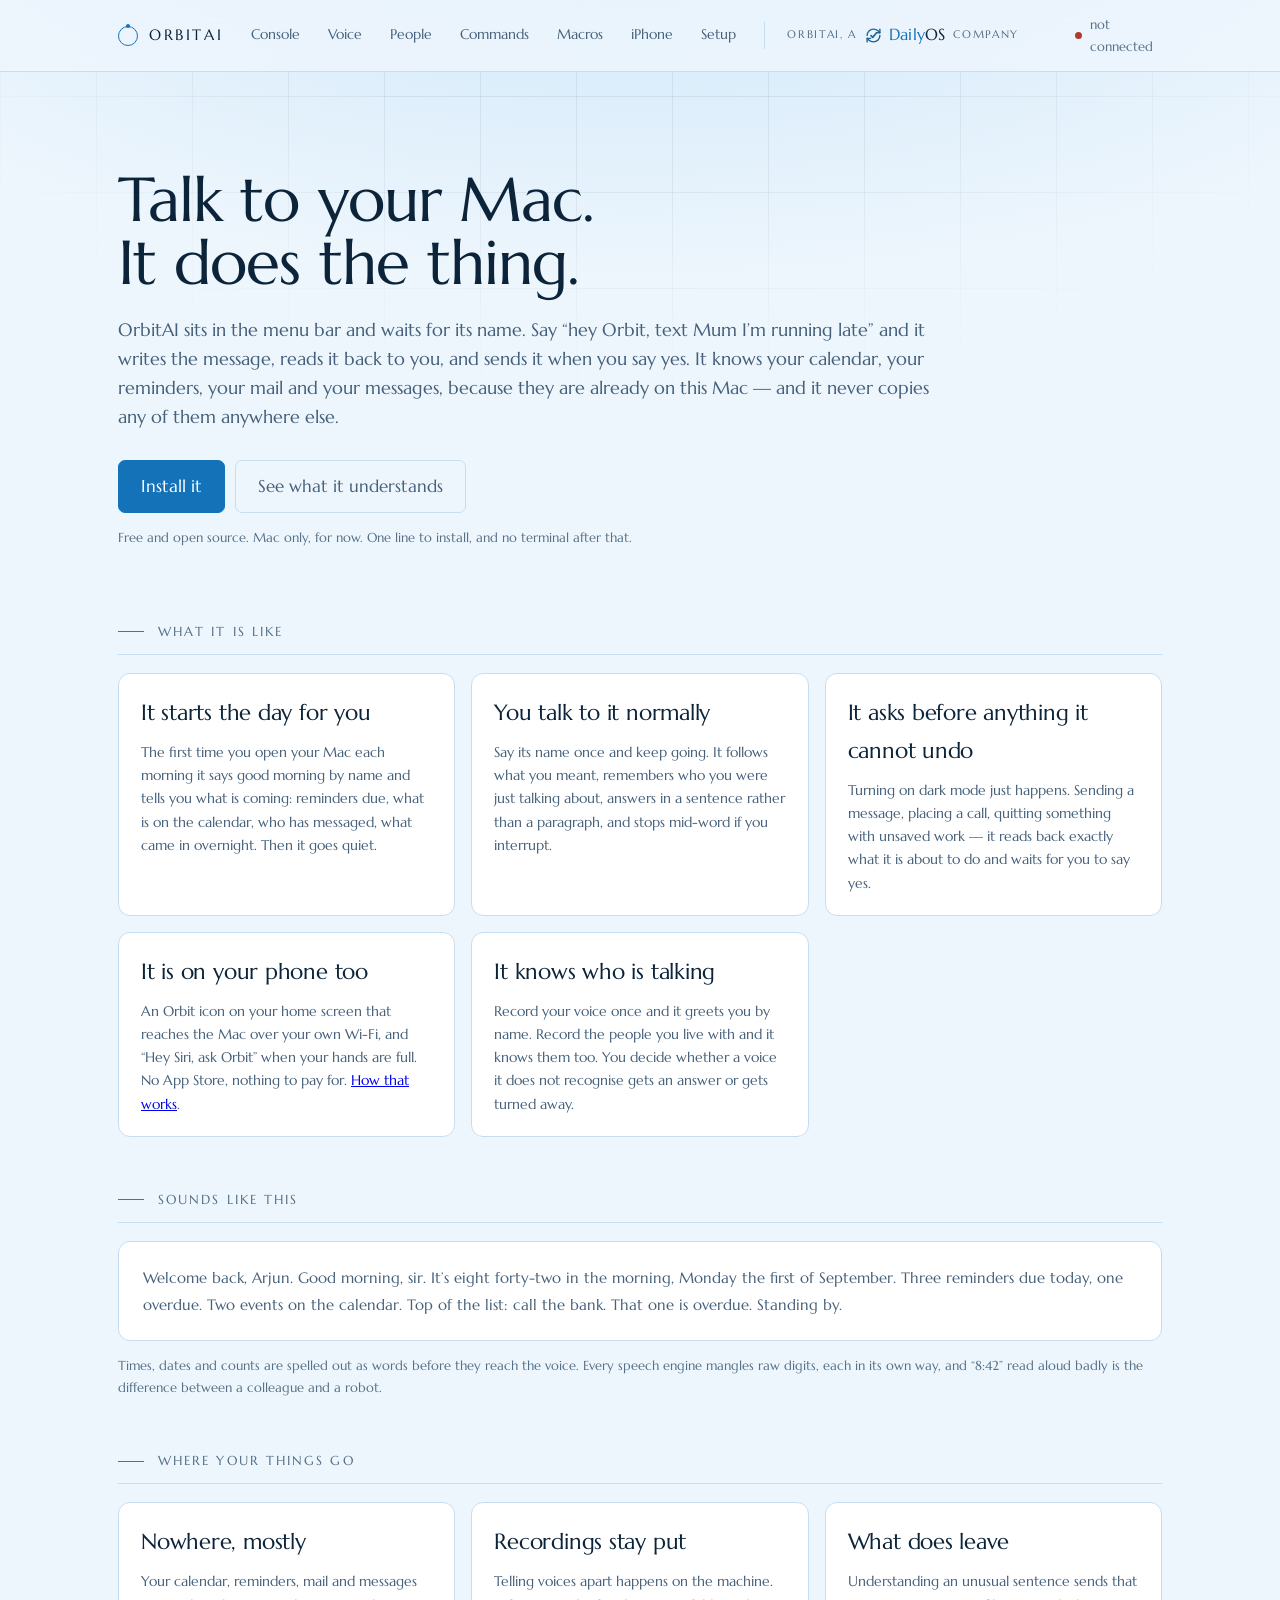
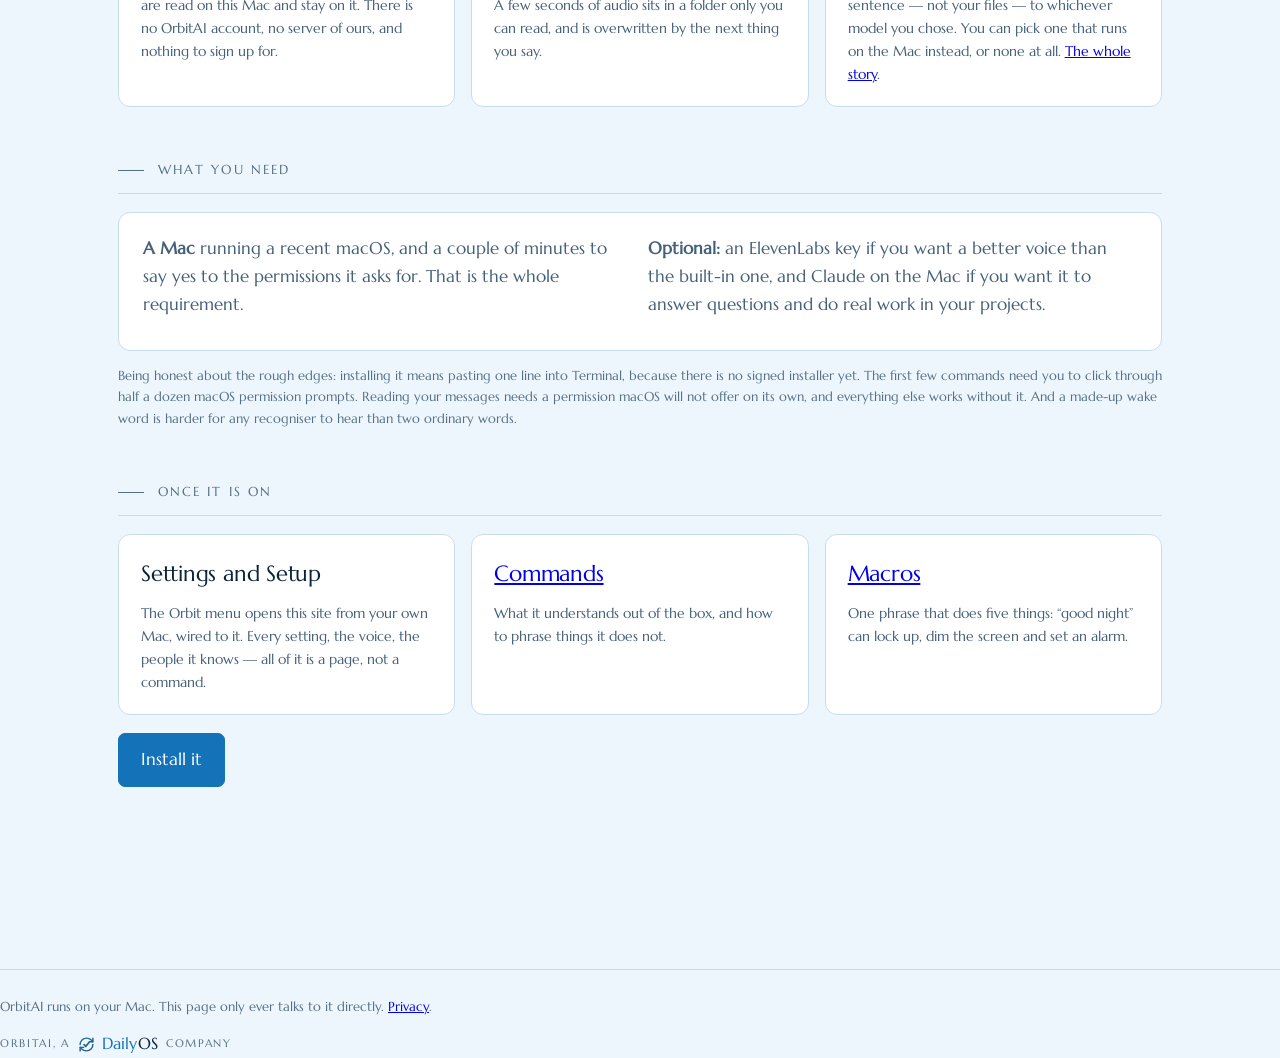
==== commit decedffa: "Remove the daily briefing for good Orbit no longer greets you or reads a briefing. Gone: the wake/un" ====
--- a/macos-daily-welcome/web/orbitai/index.html
+++ b/macos-daily-welcome/web/orbitai/index.html
@@ -113,7 +113,7 @@
   </div>
   <div class="note">Being honest about the rough edges: installing it means
   pasting one line into Terminal, because there is no signed installer yet. The
-  first briefing needs you to click through half a dozen macOS permission
+  first few commands need you to click through half a dozen macOS permission
   prompts. Reading your messages needs a permission macOS will not offer on its
   own, and everything else works without it. And a made-up wake word is harder
   for any recogniser to hear than two ordinary words.</div>
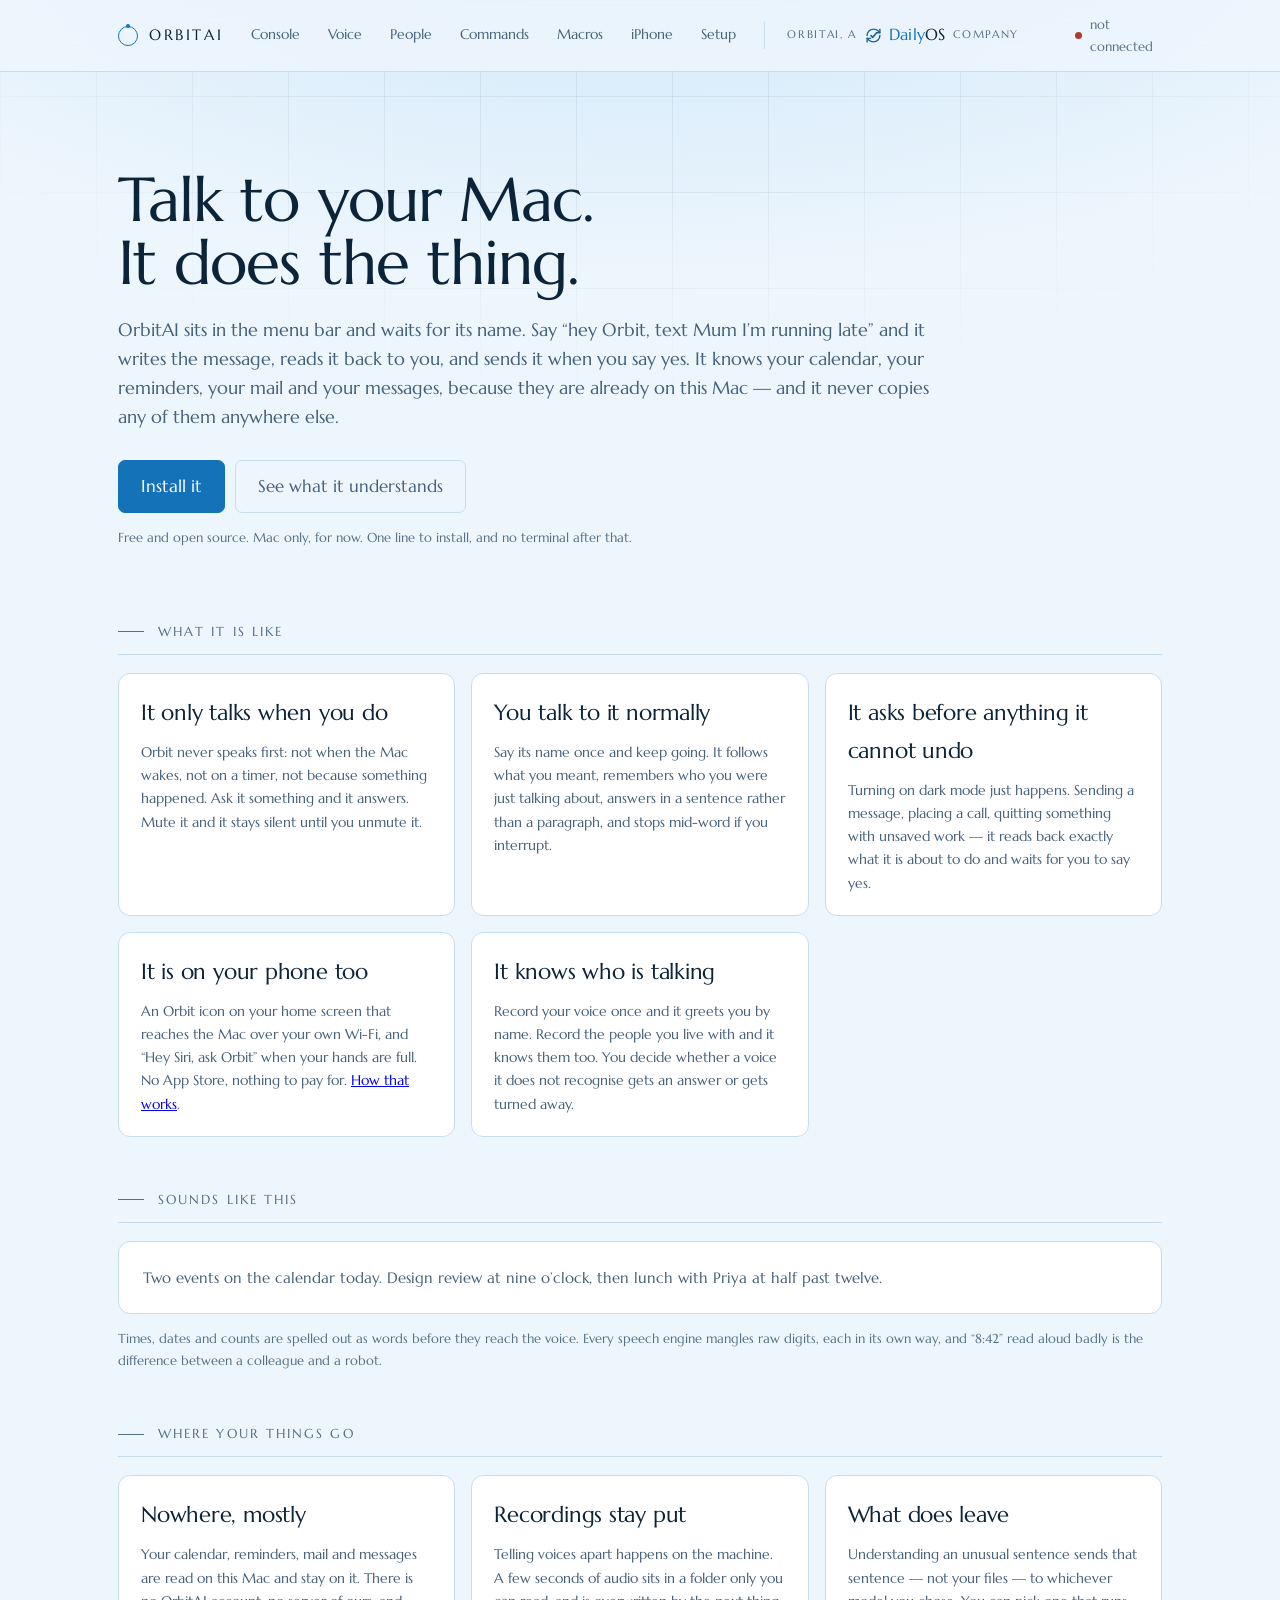
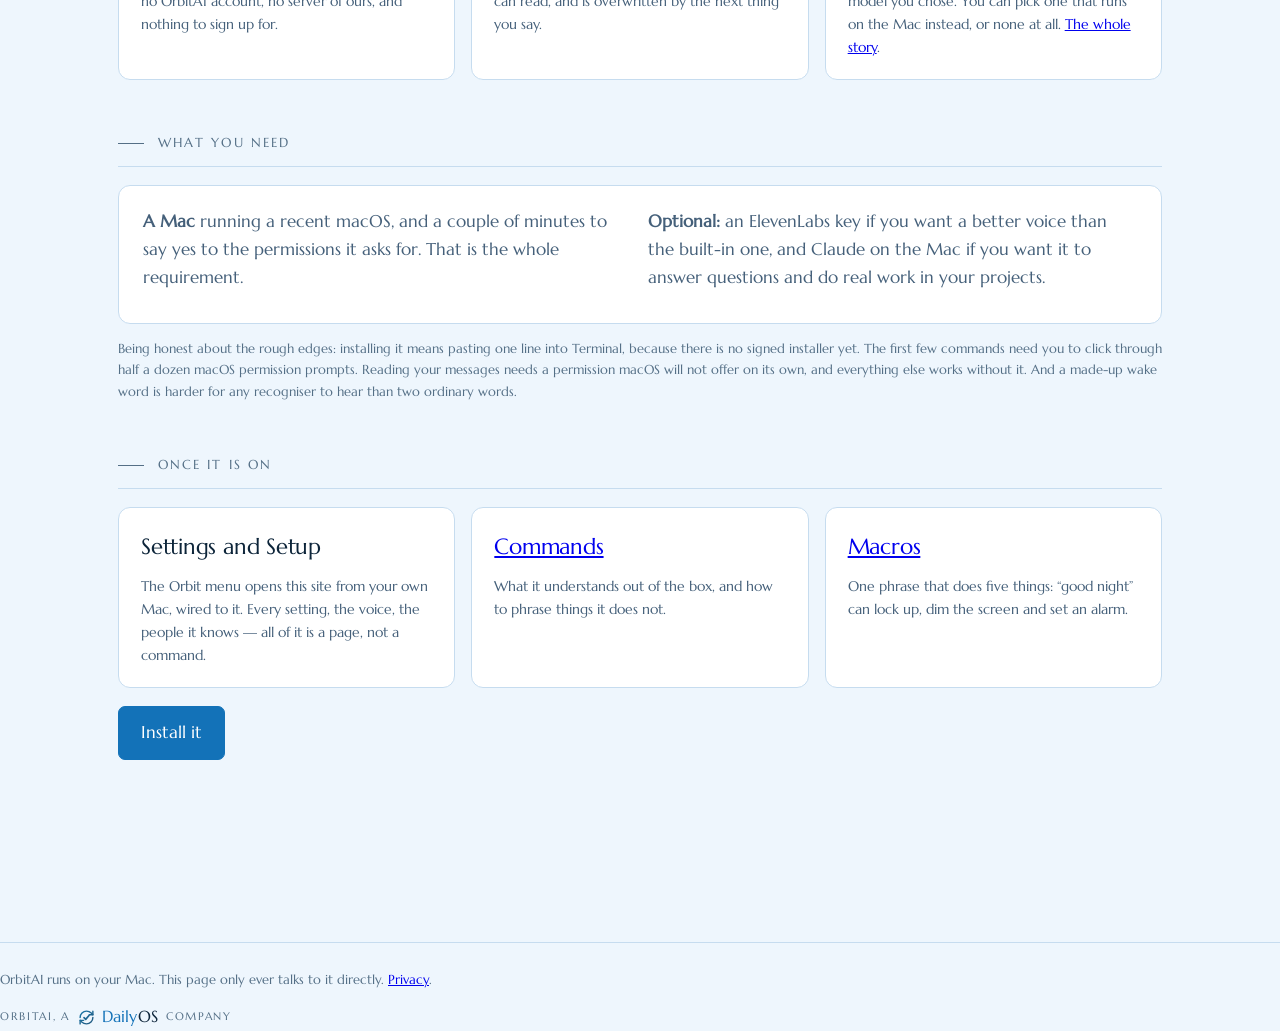
==== commit a7434ee0: "Add an absolute mute: when muted, Orbit makes no sound at all - muted-until in the state dir holds a" ====
--- a/macos-daily-welcome/web/orbitai/index.html
+++ b/macos-daily-welcome/web/orbitai/index.html
@@ -43,10 +43,10 @@
 <section>
   <h2>What it is like</h2>
   <div class="grid two">
-    <div class="card"><h3>It starts the day for you</h3>
-      <p>The first time you open your Mac each morning it says good morning by
-      name and tells you what is coming: reminders due, what is on the calendar,
-      who has messaged, what came in overnight. Then it goes quiet.</p></div>
+    <div class="card"><h3>It only talks when you do</h3>
+      <p>Orbit never speaks first: not when the Mac wakes, not on a timer, not
+      because something happened. Ask it something and it answers. Mute it and
+      it stays silent until you unmute it.</p></div>
     <div class="card"><h3>You talk to it normally</h3>
       <p>Say its name once and keep going. It follows what you meant, remembers
       who you were just talking about, answers in a sentence rather than a
@@ -71,10 +71,8 @@
   <h2>Sounds like this</h2>
   <div class="panel">
     <p class="muted" style="font-size:15px;line-height:1.8;margin:0">
-      Welcome back, Arjun. Good morning, sir. It&#8217;s eight forty-two in the
-      morning, Monday the first of September. Three reminders due today, one
-      overdue. Two events on the calendar. Top of the list: call the bank.
-      That one is overdue. Standing by.</p>
+      Two events on the calendar today. Design review at nine o&#8217;clock,
+      then lunch with Priya at half past twelve.</p>
   </div>
   <div class="note">Times, dates and counts are spelled out as words before they
   reach the voice. Every speech engine mangles raw digits, each in its own way,
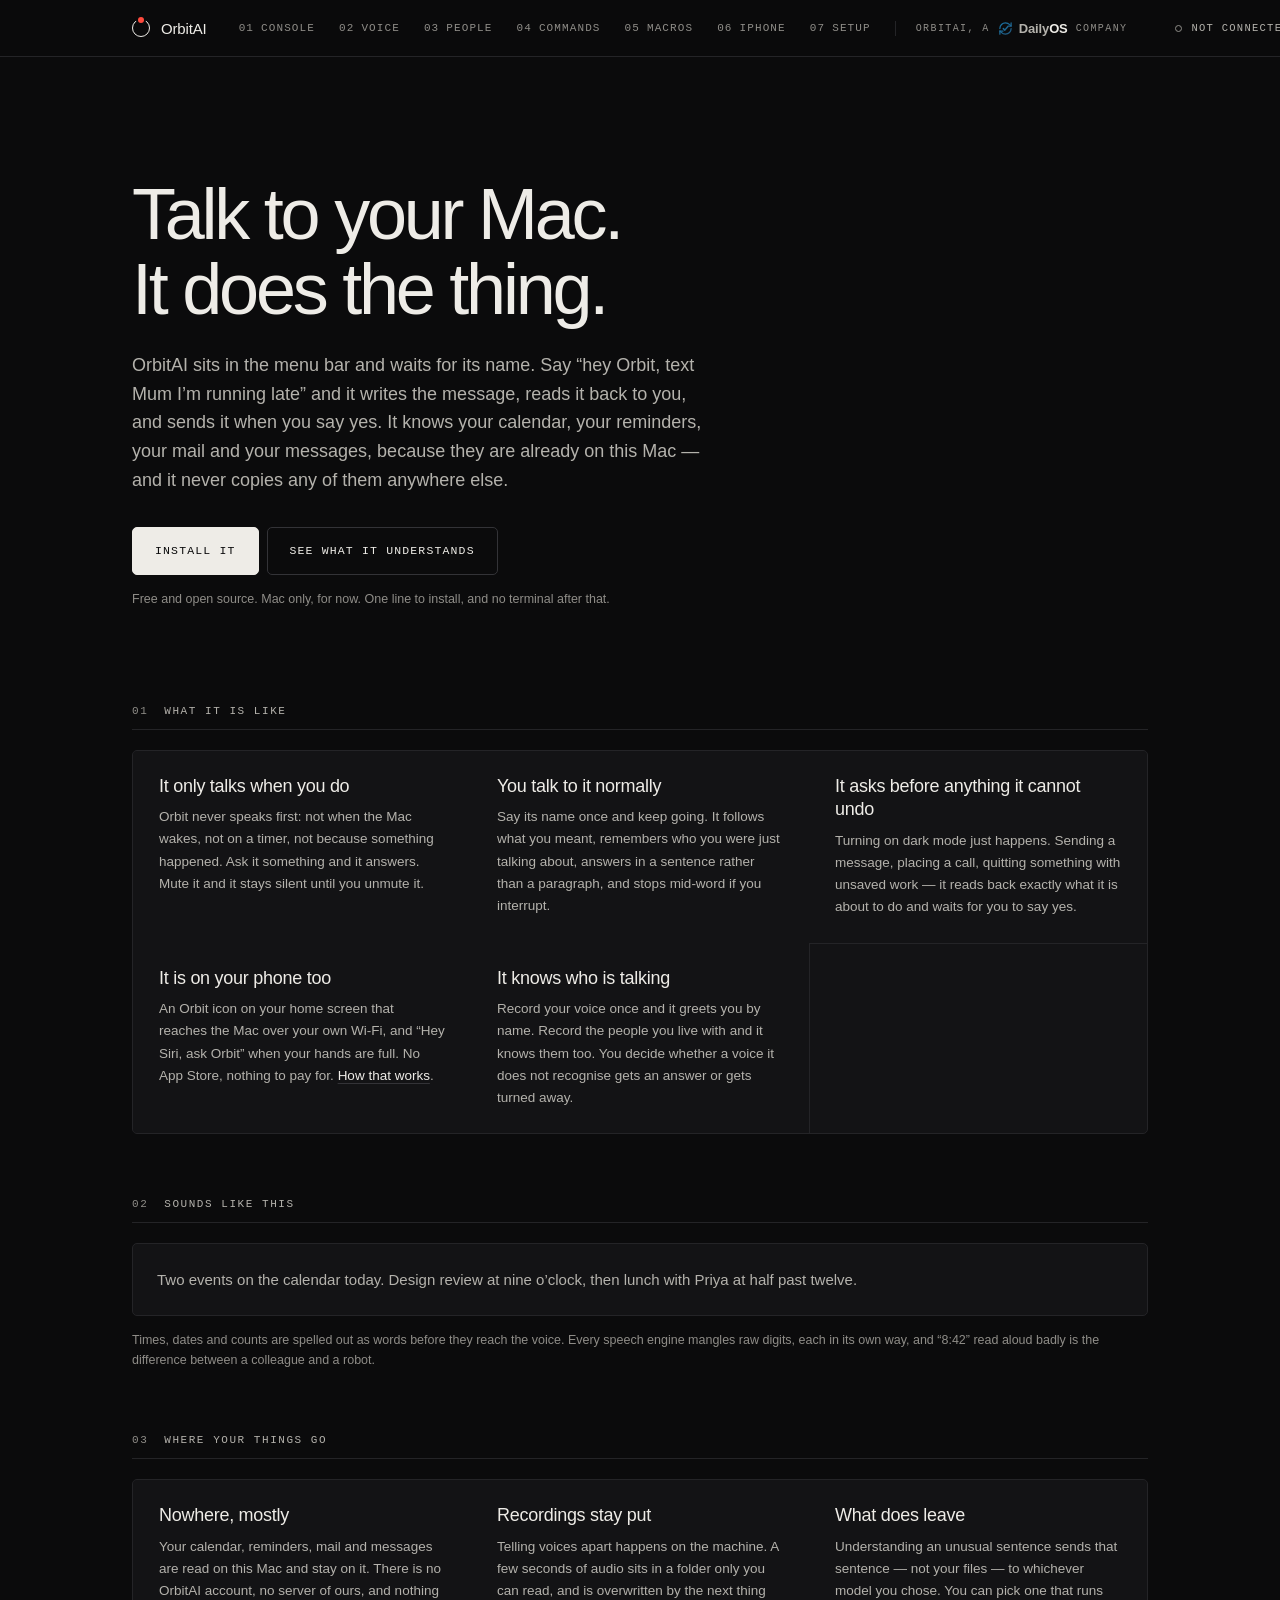
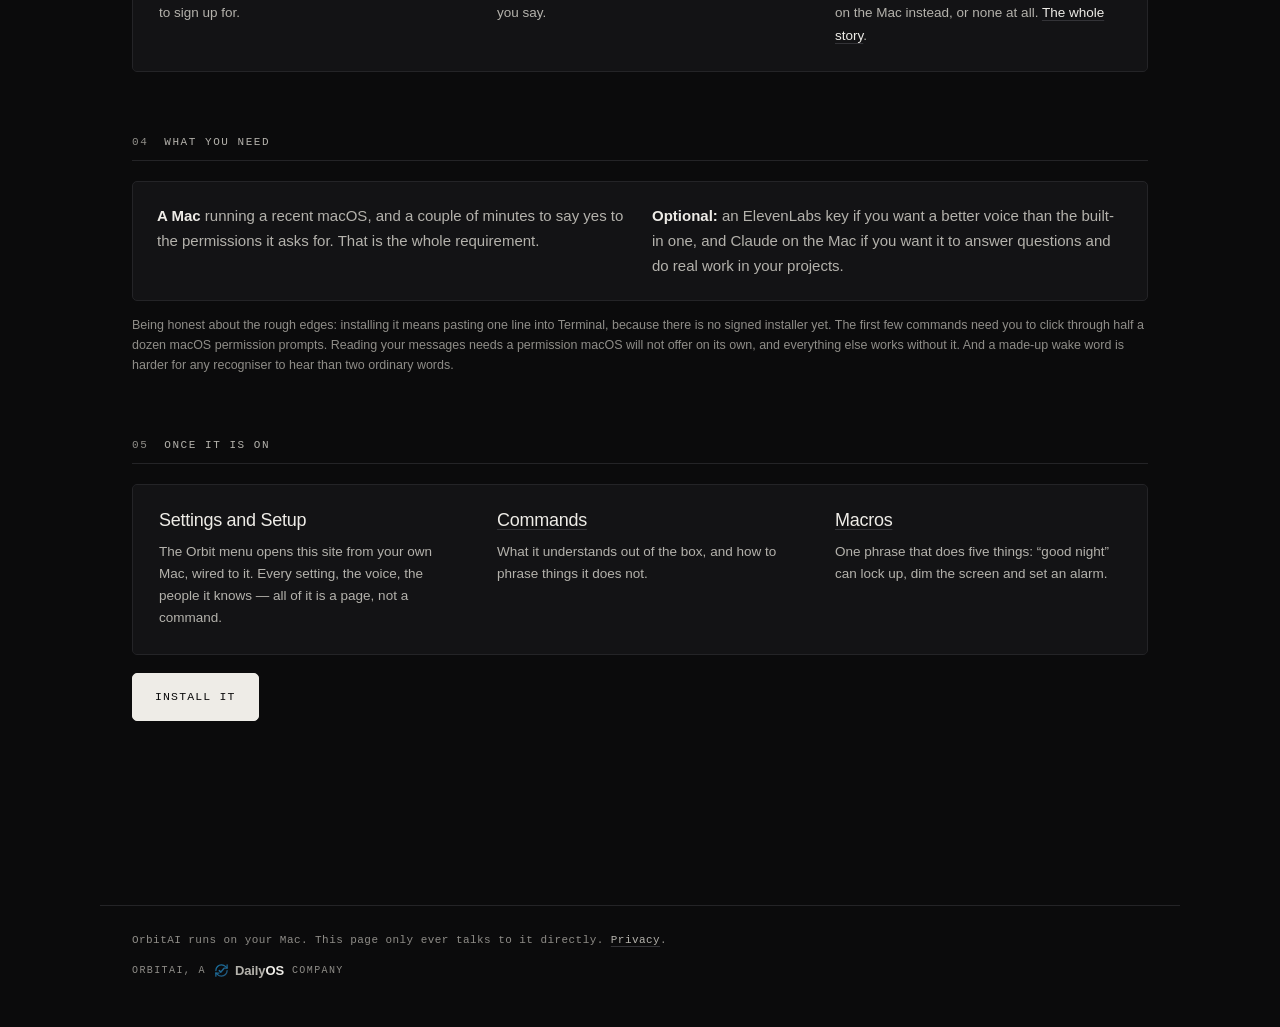
==== commit dc93c00e: "Redesign the web console as an instrument, with mute controls The console drops the sky theme and Ma" ====
--- a/macos-daily-welcome/web/orbitai/index.html
+++ b/macos-daily-welcome/web/orbitai/index.html
@@ -5,13 +5,9 @@
 <meta name="viewport" content="width=device-width, initial-scale=1">
 <title>OrbitAI</title>
 <meta name="description" content="A voice assistant that runs on your Mac.">
-<link rel="preconnect" href="https://fonts.googleapis.com">
-<link rel="preconnect" href="https://fonts.gstatic.com" crossorigin>
-<link rel="stylesheet" href="https://fonts.googleapis.com/css2?family=Marcellus&family=Marcellus+SC&display=swap">
 <link rel="stylesheet" href="./assets/styles.css">
 </head>
 <body>
-<div class="sky"></div>
 <nav class="nav"><div class="nav-inner">
   <a class="brand" href="./"><span class="ring"></span><span>OrbitAI</span></a>
   <a class="link" href="./console.html">Console</a>
--- a/macos-daily-welcome/web/orbitai/assets/styles.css
+++ b/macos-daily-welcome/web/orbitai/assets/styles.css
@@ -1,399 +1,431 @@
-/* OrbitAI - sky.
+/* OrbitAI - the instrument.
+   Graphite, off-white type, hairline rules, and one colour: the red
+   "on air" light, which means live and nothing else. The same language as
+   Orbit.app, so the console and the app read as one thing.
+
    One stylesheet for every page: the site is small enough that splitting
    it would cost more requests than it saves bytes. */
 
 :root {
-  /* Sky blue on pale daylight, with deep navy for the ink. The blues run
-     from almost-white to the colour of a clear sky at noon; the darkest
-     is what the sky does at night, and carries the text. */
-  --paper: #eef6fd;
-  --paper-2: #e2eef9;
-  --panel: #ffffff;
-  --line: #c6dcef;
-  --line-soft: #dceaf7;
-  --ink: #0c2439;
-  --dim: #45607a;
-
-  /* Two accents, not one. #38a3e8 is the sky and reads beautifully as a
-     border, a glow or a dot, and fails contrast as small text on a pale
-     background - so anything you have to READ uses the darker one. */
-  --accent: #1372b8;
-  --accent-bright: #38a3e8;
-  --accent-dim: #0d5a94;
-  --faint: #546f86;
-
-  --button: #1372b8;
-  --button-ink: #ffffff;
-  --good: #1c7a5a;
-  --bad: #b3392a;
-
-  /* Marcellus throughout. It is a Roman-inscription serif with one
-     weight and no italic, so emphasis here is size, letterspacing and
-     colour rather than bold - a synthetic bold on a face cut like this
-     thickens the wrong strokes. Terminal output stays monospaced,
-     because output that does not line up is output you cannot read. */
-  --display: "Marcellus", Georgia, "Times New Roman", serif;
-  --sans: "Marcellus", Georgia, "Times New Roman", serif;
-  --mono: ui-monospace, "SF Mono", Menlo, monospace;
-  --wrap: 1100px;
-}
-
-/* Night, for anyone whose system is set to it. Same hues, turned over:
-   the pale sky becomes the dark one, and the accent brightens because a
-   blue that reads well on white disappears on navy. */
-@media (prefers-color-scheme: dark) {
-  :root:not([data-theme="light"]) {
-    --paper: #08151f;
-    --paper-2: #0c1e2c;
-    --panel: #102434;
-    --line: #1e3d54;
-    --line-soft: #17303f;
-    --ink: #e6f2fb;
-    --dim: #9db8cd;
-    --faint: #7794ab;
-    --accent: #63b8f0;
-    --accent-bright: #8fd0f8;
-    --accent-dim: #a5d9fa;
-    --button: #38a3e8;
-    --button-ink: #06131c;
-    --good: #4fbf95;
-    --bad: #e8776a;
-  }
+  color-scheme: dark;
+
+  --ground: #0b0b0c;
+  --surface: #131315;
+  --raised: #1a1a1d;
+  --rule: #242427;
+  --rule-strong: #333337;
+
+  --ink: #eeece7;
+  --ink-2: #b4b2ac;
+  /* The app's third ink (#6C6B66) is fine for a label at a glance and too
+     faint to read a sentence in. On the web everything is read, so the
+     faintest ink here still clears 4.5:1 on the surface. */
+  --ink-3: #8f8d88;
+
+  --signal: #ff4a3d;
+
+  --sans: -apple-system, BlinkMacSystemFont, "SF Pro Text", "Helvetica Neue", Helvetica, Arial, sans-serif;
+  --display: -apple-system, BlinkMacSystemFont, "SF Pro Display", "Helvetica Neue", Helvetica, Arial, sans-serif;
+  --mono: ui-monospace, "SF Mono", SFMono-Regular, Menlo, Consolas, monospace;
+  --wrap: 1080px;
+  --radius: 5px;
 }
 
 * { box-sizing: border-box; }
-html { scroll-behavior: smooth; }
+html { scroll-behavior: smooth; background: var(--ground); }
 body {
   margin: 0;
   min-height: 100vh;
-  background: var(--paper);
+  background: var(--ground);
   color: var(--ink);
-  font: 16.5px/1.72 var(--sans);
+  font: 15px/1.65 var(--sans);
   -webkit-font-smoothing: antialiased;
-}
-
-/* The sky: nebulae that drift, stars that don't. */
-.sky {
-  position: fixed; inset: 0; z-index: -1;
-  background:
-    radial-gradient(ellipse 120% 70% at 50% -10%,
-      color-mix(in srgb, var(--accent-bright) 18%, transparent), transparent 60%),
-    var(--paper);
-}
-/* The faint ruled grid, as on their own pages. */
-.sky::after {
-  content: ""; position: absolute; inset: 0;
-  background-image:
-    linear-gradient(to right, color-mix(in srgb, var(--ink) 7%, transparent) 1px, transparent 1px),
-    linear-gradient(to bottom, color-mix(in srgb, var(--ink) 7%, transparent) 1px, transparent 1px);
-  background-size: 96px 96px;
-  mask-image: radial-gradient(ellipse 80% 60% at 50% 0%, #000 30%, transparent 75%);
-}
-
-/* Navigation */
+  -moz-osx-font-smoothing: grayscale;
+}
+::selection { background: color-mix(in srgb, var(--signal) 35%, transparent); }
+a { color: var(--ink); text-decoration-color: var(--rule-strong); text-underline-offset: 3px; }
+a:hover { text-decoration-color: var(--ink-2); }
+
+/* Older pages carried a decorative backdrop. The instrument has none. */
+.sky { display: none; }
+
+/* ------------------------------------------------------------- navigation
+   A strip of numbered text, like the rail in the app: no pills, no icons. */
 .nav {
   position: sticky; top: 0; z-index: 10;
-  backdrop-filter: blur(16px);
-  background: color-mix(in srgb, var(--paper) 82%, transparent);
-  border-bottom: 1px solid var(--line);
+  background: color-mix(in srgb, var(--ground) 92%, transparent);
+  backdrop-filter: blur(14px);
+  border-bottom: 1px solid var(--rule);
+  counter-reset: navlink;
 }
 .nav-inner {
-  max-width: var(--wrap); margin: 0 auto; padding: 14px 28px;
-  display: flex; align-items: center; gap: 28px;
-}
-.brand { display: flex; align-items: center; gap: 11px; text-decoration: none; color: var(--ink); }
+  max-width: var(--wrap); margin: 0 auto; padding: 0 32px;
+  min-height: 56px;
+  display: flex; align-items: center; gap: 24px;
+}
+.brand {
+  display: flex; align-items: center; gap: 11px;
+  text-decoration: none; color: var(--ink); margin-right: 8px;
+}
+.brand span:last-child {
+  font: 500 15px var(--display); letter-spacing: -.01em;
+}
+
+/* Orbit's mark: a thin ring with one body on it, in the on-air red. */
 .ring {
-  width: 20px; height: 20px; border: 1px solid var(--accent);
-  border-radius: 50%; position: relative; flex: none;
+  width: 18px; height: 18px; flex: none; position: relative;
+  border: 1.4px solid var(--ink); border-radius: 50%;
 }
 .ring::after {
-  content: ""; position: absolute; width: 4px; height: 4px;
-  background: var(--accent); border-radius: 50%;
-  top: -2.5px; left: 50%; margin-left: -2px;
-}
-.brand span {
-  /* Small caps rather than a heavier weight: Marcellus is cut at one
-     weight, and asking a browser for 600 makes it thicken the strokes
-     itself, which on a face like this lands on the wrong ones. */
-  font-family: "Marcellus SC", var(--display);
-  font-size: 14.5px; font-weight: 400; letter-spacing: .18em; text-transform: uppercase;
-}
+  content: ""; position: absolute; width: 6px; height: 6px;
+  background: var(--signal); border-radius: 50%;
+  top: -3.5px; left: 50%; margin-left: -3px;
+  box-shadow: 0 0 0 2px var(--ground);
+}
+
 .nav a.link {
-  color: var(--dim); text-decoration: none; font-size: 13.5px;
-  padding: 4px 0; border-bottom: 1px solid transparent;
+  counter-increment: navlink;
+  color: var(--ink-3); text-decoration: none;
+  font: 500 11px var(--mono); letter-spacing: .1em; text-transform: uppercase;
+  padding: 19px 0 17px; border-bottom: 2px solid transparent;
+  white-space: nowrap;
+}
+.nav a.link::before {
+  content: counter(navlink, decimal-leading-zero);
+  margin-right: 7px; color: var(--ink-3);
 }
 .nav a.link:hover { color: var(--ink); }
-.nav a.link[aria-current=page] { color: var(--accent); border-bottom-color: var(--accent-dim); }
+.nav a.link[aria-current=page] { color: var(--ink); border-bottom-color: var(--ink); }
 .nav .spacer { flex: 1; }
-.dot { width: 7px; height: 7px; border-radius: 50%; background: var(--faint); flex: none; }
-.dot.on { background: var(--good); box-shadow: 0 0 8px color-mix(in srgb, var(--good) 40%, transparent); }
-.dot.off { background: var(--bad); }
-.nav .state { display: flex; align-items: center; gap: 8px; font-size: 12.5px; color: var(--faint); }
-
-main { max-width: var(--wrap); margin: 0 auto; padding: 56px 28px 110px; }
-
-/* Type */
+
+/* The light. Red only when something is live. */
+.dot { width: 7px; height: 7px; border-radius: 50%; background: var(--ink-3); flex: none; }
+.dot.on { background: var(--signal); box-shadow: 0 0 0 3px color-mix(in srgb, var(--signal) 22%, transparent); }
+.dot.off { background: transparent; border: 1px solid var(--ink-3); }
+.nav .state, .phone-top .state {
+  display: flex; align-items: center; gap: 9px;
+  font: 500 10.5px var(--mono); letter-spacing: .12em; text-transform: uppercase;
+  color: var(--ink-2); white-space: nowrap;
+}
+
+main { max-width: var(--wrap); margin: 0 auto; padding: 72px 32px 120px; counter-reset: section; }
+
+/* ------------------------------------------------------------------ type */
 h1 {
-  font-family: var(--display);
-  font-size: 62px; line-height: 1.02; font-weight: 400;
-  letter-spacing: -.015em; margin: 0 0 22px;
+  font: 500 56px/1.04 var(--display);
+  letter-spacing: -.035em; margin: 0 0 24px;
   text-wrap: balance;
 }
+/* Section headers are an index and a name on a rule: 01  STATUS */
 h2 {
-  font-family: "Marcellus SC", var(--display);
-  font-size: 13px; font-weight: 400; letter-spacing: .16em; text-transform: uppercase;
-  color: var(--faint); margin: 0 0 18px; padding-bottom: 11px;
-  border-bottom: 1px solid var(--line);
-  display: flex; align-items: center; gap: 14px;
+  counter-increment: section;
+  font: 500 11px var(--mono); letter-spacing: .14em; text-transform: uppercase;
+  color: var(--ink-2); margin: 0 0 20px; padding-bottom: 12px;
+  border-bottom: 1px solid var(--rule);
+  display: flex; align-items: baseline; gap: 16px;
 }
 h2::before {
-  content: ""; width: 26px; height: 1px; background: var(--faint); flex: none;
+  content: counter(section, decimal-leading-zero);
+  color: var(--ink-3); flex: none;
 }
 h3 {
-  font-family: var(--display);
-  font-size: 22px; font-weight: 400; letter-spacing: -.01em; margin: 0 0 9px;
+  font: 500 18px/1.3 var(--display);
+  letter-spacing: -.015em; margin: 0 0 8px;
 }
 p { margin: 0 0 16px; }
 .lede {
-  font-family: var(--sans);
-  font-size: 17.5px; line-height: 1.65; font-weight: 400;
-  color: var(--dim); max-width: 56ch;
-}
-.muted { color: var(--dim); }
-.note { color: var(--faint); font-size: 12.5px; margin-top: 14px; }
-.note code, code { font: 12.5px var(--mono); color: var(--accent); }
-section { margin-bottom: 52px; }
-
-/* Surfaces */
+  font-size: 18px; line-height: 1.6;
+  color: var(--ink-2); max-width: 58ch;
+}
+.muted { color: var(--ink-2); }
+.note { color: var(--ink-3); font-size: 12.5px; line-height: 1.6; margin-top: 14px; }
+.note code, code {
+  font: 12px var(--mono); color: var(--ink);
+  background: var(--raised); border: 1px solid var(--rule);
+  border-radius: 3px; padding: 1px 5px;
+}
+section { margin-bottom: 64px; }
+
+/* -------------------------------------------------------------- surfaces
+   Flat. A surface is a hairline and a slightly lighter graphite. */
 .panel {
-  background: var(--panel);
-  border: 1px solid var(--line); border-radius: 12px; padding: 22px 24px;
-  backdrop-filter: blur(12px);
-}
-.grid { display: grid; gap: 16px; }
-.grid.two { grid-template-columns: repeat(auto-fit, minmax(280px, 1fr)); }
-.grid.three { grid-template-columns: repeat(auto-fit, minmax(220px, 1fr)); }
-
-.card { border: 1px solid var(--line); border-radius: 12px; padding: 20px 22px;
-        background: var(--panel); }
+  background: var(--surface);
+  border: 1px solid var(--rule); border-radius: var(--radius);
+  padding: 22px 24px;
+}
+.grid { display: grid; gap: 24px; }
+/* A grid of cards is one ruled sheet. The rules are drawn by each card,
+   not by a gap showing a background through, so a short last row ends in
+   graphite rather than a grey hole. */
+.grid:has(> .card) { gap: 0; background: var(--surface);
+        border: 1px solid var(--rule); border-radius: var(--radius); overflow: hidden; }
+.grid > .card { box-shadow: 1px 0 0 var(--rule), 0 1px 0 var(--rule); }
+.grid.two { grid-template-columns: repeat(auto-fit, minmax(300px, 1fr)); }
+.grid.three { grid-template-columns: repeat(auto-fit, minmax(230px, 1fr)); }
+
+.card { background: var(--surface); padding: 24px 26px; }
+.grid > .card { border: 0; border-radius: 0; }
+strong { color: var(--ink); font-weight: 600; }
 .card h3 { color: var(--ink); }
-.card p { color: var(--dim); font-size: 13.5px; margin: 0; }
-
-/* Rows and controls */
-.row { display: flex; align-items: baseline; justify-content: space-between; gap: 20px;
-       padding: 13px 0; border-bottom: 1px solid var(--line-soft); }
-.row:last-child { border-bottom: 0; }
-.row .help { display: block; color: var(--faint); font-size: 12.5px; margin-top: 3px; }
+.card p { color: var(--ink-2); font-size: 13.5px; margin: 0; }
+
+/* ----------------------------------------------------- rows and controls */
+.row { display: flex; align-items: center; justify-content: space-between; gap: 24px;
+       padding: 14px 0; border-bottom: 1px solid var(--rule); }
+.row:first-child { padding-top: 0; }
+.row:last-child { border-bottom: 0; padding-bottom: 0; }
+.row .help { display: block; color: var(--ink-3); font-size: 12.5px; margin-top: 2px; }
 .row .control { flex: none; }
 
 input[type=text], input[type=number], input[type=password], select, textarea {
-  background: var(--panel); border: 1px solid var(--line); color: var(--ink);
-  padding: 8px 11px; border-radius: 7px; font: 13px var(--mono); min-width: 230px;
-}
-input:focus, select:focus, textarea:focus { outline: none; border-color: var(--accent-dim); }
-textarea { width: 100%; min-height: 90px; resize: vertical; }
-
-/* A link that acts as a button is a link, not a <button> inside an <a> -
-   that nesting is invalid and browsers disagree about whether the click
-   ever reaches the href. */
+  background: var(--ground); border: 1px solid var(--rule-strong); color: var(--ink);
+  padding: 0 11px; height: 34px; border-radius: var(--radius);
+  font: 12.5px var(--mono); min-width: 240px;
+}
+select { padding-right: 28px; }
+textarea { width: 100%; min-height: 96px; resize: vertical; padding: 10px 11px; height: auto; line-height: 1.55; }
+input::placeholder, textarea::placeholder { color: var(--ink-3); }
+input:focus, select:focus, textarea:focus { outline: none; border-color: var(--ink-2); }
+
+/* Buttons are mono capitals, like the app's. Primary is off-white on
+   graphite; quiet is a hairline. A link that acts as a button is a link,
+   not a <button> inside an <a> - that nesting is invalid and browsers
+   disagree about whether the click ever reaches the href. */
 button, .btn {
-  background: var(--button); border: 1px solid var(--button); color: var(--button-ink);
-  padding: 8px 16px; border-radius: 7px; font: 500 13px inherit; cursor: pointer;
-  transition: background .15s, border-color .15s, color .15s;
+  background: var(--ink); border: 1px solid var(--ink); color: var(--ground);
+  height: 34px; padding: 0 16px; border-radius: var(--radius);
+  font: 500 11px var(--mono); letter-spacing: .1em; text-transform: uppercase;
+  cursor: pointer; white-space: nowrap;
+  transition: background .12s, border-color .12s, color .12s, opacity .12s;
 }
 .btn { display: inline-flex; align-items: center; text-decoration: none; }
-button:hover, .btn:hover { background: var(--accent-dim); border-color: var(--accent-dim); }
-button.quiet, .btn.quiet { border-color: var(--line); color: var(--dim); background: transparent; }
-button.quiet:hover, .btn.quiet:hover { color: var(--ink); border-color: var(--faint); }
-button.big, .btn.big { padding: 11px 22px; font-size: 14px; }
+button:hover, .btn:hover { background: #ffffff; border-color: #ffffff; }
+button:active, .btn:active { opacity: .7; }
+button.quiet, .btn.quiet { background: transparent; border-color: var(--rule-strong); color: var(--ink); }
+button.quiet:hover, .btn.quiet:hover { border-color: var(--ink-2); background: var(--raised); }
+button.big, .btn.big { height: 44px; padding: 0 22px; font-size: 11.5px; }
 button:focus-visible, .btn:focus-visible, .switch:focus-visible {
-  outline: 2px solid var(--accent); outline-offset: 2px;
-}
-
-.switch { width: 42px; height: 24px; border-radius: 12px; border: 1px solid var(--line);
-          background: var(--panel); position: relative; cursor: pointer; padding: 0; }
-.switch::after { content: ""; position: absolute; top: 3px; left: 3px; width: 16px; height: 16px;
-                 border-radius: 50%; background: var(--faint); transition: transform .18s, background .18s; }
-.switch[aria-checked=true] { border-color: var(--accent-dim); background: var(--button); }
-.switch[aria-checked=true]::after { transform: translateX(18px); background: var(--accent); }
-
-.bar { display: flex; gap: 10px; flex-wrap: wrap; margin-top: 18px; }
-
-/* Status tiles */
-.tiles { display: grid; grid-template-columns: repeat(auto-fit, minmax(180px, 1fr));
-         gap: 1px; background: var(--line); border: 1px solid var(--line);
-         border-radius: 12px; overflow: hidden; }
-.tile { background: var(--panel); padding: 18px 20px; }
-.tile .k { font-size: 10.5px; letter-spacing: .14em; text-transform: uppercase; color: var(--faint); }
+  outline: 1px solid var(--ink); outline-offset: 3px;
+}
+button:disabled { opacity: .4; cursor: default; }
+
+.switch { width: 38px; height: 22px; border-radius: 11px; border: 1px solid var(--rule-strong);
+          background: var(--ground); position: relative; cursor: pointer; padding: 0; }
+.switch:hover { background: var(--ground); border-color: var(--ink-2); }
+.switch::after { content: ""; position: absolute; top: 3px; left: 3px; width: 14px; height: 14px;
+                 border-radius: 50%; background: var(--ink-3); transition: transform .16s, background .16s; }
+.switch[aria-checked=true] { border-color: var(--ink); background: var(--ink); }
+.switch[aria-checked=true]::after { transform: translateX(16px); background: var(--ground); }
+
+.bar { display: flex; gap: 8px; flex-wrap: wrap; margin-top: 18px; }
+
+/* ----------------------------------------------------------- status tiles
+   A row of readouts: mono label above, the value below in display type. */
+.tiles { display: grid; grid-template-columns: repeat(auto-fit, minmax(170px, 1fr));
+         gap: 0; background: var(--surface); border: 1px solid var(--rule);
+         border-radius: var(--radius); overflow: hidden; }
+.tile { background: var(--surface); padding: 18px 20px 20px;
+        box-shadow: 1px 0 0 var(--rule), 0 1px 0 var(--rule); }
+.tile .k { font: 500 10.5px var(--mono); letter-spacing: .13em; text-transform: uppercase; color: var(--ink-3); }
 .tile .v {
-  font-family: var(--display);
-  font-size: 21px; margin-top: 6px; font-weight: 400;
+  font: 400 22px/1.2 var(--display); letter-spacing: -.02em;
+  margin-top: 10px; color: var(--ink);
   font-variant-numeric: tabular-nums;
 }
-.tile .v.on { color: var(--good); }
-.tile .v.off { color: var(--bad); }
-
-pre { background: var(--paper-2); border: 1px solid var(--line); border-radius: 10px;
-      padding: 16px 18px; font: 12.5px/1.65 var(--mono); color: var(--dim);
+.tile .v.off { color: var(--ink-2); }
+.tile .v.on::before, .tile .v.off::before {
+  content: ""; display: inline-block; width: 6px; height: 6px; border-radius: 50%;
+  margin-right: 10px; vertical-align: middle; position: relative; top: -2px;
+}
+.tile .v.on::before { background: var(--ink); }
+.tile .v.off::before { border: 1px solid var(--ink-3); }
+.tile .v.live::before { background: var(--signal); }
+
+pre { background: var(--ground); border: 1px solid var(--rule); border-radius: var(--radius);
+      padding: 14px 16px; font: 12px/1.7 var(--mono); color: var(--ink-2);
       overflow-x: auto; white-space: pre-wrap; margin: 16px 0 0; }
 pre:empty { display: none; }
+.panel > pre:first-child { margin-top: 0; }
 
 table { width: 100%; border-collapse: collapse; }
-td { padding: 5px 6px 5px 0; vertical-align: top; }
+td { padding: 4px 8px 4px 0; vertical-align: top; }
 td.slim { width: 32%; }
-td.act { width: 36px; }
+td.act { width: 40px; padding-right: 0; }
 td input { width: 100%; min-width: 0; }
-
-.pairs-head { display: flex; gap: 10px; color: var(--faint); font-size: 11px;
-              letter-spacing: .14em; text-transform: uppercase; margin-bottom: 8px; }
-
-.say { display: flex; gap: 10px; }
+td button { padding: 0 12px; }
+
+.pairs-head { display: flex; gap: 10px; color: var(--ink-3); font: 500 10.5px var(--mono);
+              letter-spacing: .13em; text-transform: uppercase; margin-bottom: 10px; }
+
+.say { display: flex; gap: 8px; }
 .say input { flex: 1; min-width: 0; }
 
-.cmd-list { display: grid; gap: 10px; }
-.cmd { border: 1px solid var(--line); border-radius: 9px; padding: 13px 16px;
-       background: var(--panel); }
-.cmd .phrase { font: 13.5px var(--mono); color: var(--ink); }
-.cmd .what { color: var(--faint); font-size: 12.5px; margin-top: 4px; }
-.cmd .tag { float: right; font-size: 10.5px; letter-spacing: .12em; text-transform: uppercase;
-            color: var(--accent-dim); }
+/* ----------------------------------------------------------------- mute */
+.mute { display: flex; align-items: center; gap: 8px; flex-wrap: wrap; }
+.mute .now {
+  font: 500 10.5px var(--mono); letter-spacing: .13em; text-transform: uppercase;
+  color: var(--ink-2); margin-right: 8px;
+}
+.mute .now.on { color: var(--signal); }
+.mute input { min-width: 0; width: 210px; }
+
+/* ------------------------------------------------------------- commands */
+.cmd-list { display: grid; gap: 1px; background: var(--rule);
+            border: 1px solid var(--rule); border-radius: var(--radius); overflow: hidden; }
+.cmd { background: var(--surface); padding: 14px 18px; }
+.cmd .phrase { font: 13px var(--mono); color: var(--ink); }
+.cmd .phrase::before { content: "\203A  "; color: var(--ink-3); }
+.cmd .what { color: var(--ink-2); font-size: 13px; margin-top: 4px; }
+.cmd .tag { float: right; font: 500 10px var(--mono); letter-spacing: .13em; text-transform: uppercase;
+            color: var(--ink-3); }
 
 .offline { opacity: .35; pointer-events: none; }
-.banner { border: 1px solid var(--accent-dim); background: var(--panel);
-          border-radius: 10px; padding: 14px 18px; color: var(--dim); font-size: 13px;
-          margin-bottom: 28px; }
-.hero { padding: 40px 0 20px; }
-.hero .bar { margin-top: 28px; }
-footer { border-top: 1px solid var(--line); color: var(--faint); font-size: 12.5px;
-         padding: 26px 0 0; margin-top: 20px; }
-
-/* Fraunces is a variable face; without it the serif fallbacks still read
-   correctly, they just lose the optical sizing. */
+.banner { border: 1px solid var(--rule-strong); border-left: 2px solid var(--signal);
+          background: var(--surface); border-radius: var(--radius);
+          padding: 14px 18px; color: var(--ink-2); font-size: 13px; margin-bottom: 32px; }
+
+.hero { padding: 48px 0 32px; }
+.hero h1 { font-size: 72px; letter-spacing: -.045em; }
+.hero .bar { margin-top: 32px; }
+
+footer {
+  max-width: var(--wrap); margin: 0 auto; padding: 24px 32px 40px;
+  border-top: 1px solid var(--rule);
+  color: var(--ink-3); font: 11px/1.9 var(--mono); letter-spacing: .04em;
+}
+footer a { color: var(--ink-2); }
+
+/* ---------------------------------------------------- "A DailyOS company"
+   The sentence is a quiet mono line; the wordmark keeps DailyOS's own
+   glyph, with the name set in ink so it reads on graphite. */
+.affiliate {
+  display: inline-flex; align-items: center; gap: 8px;
+  font: 500 10px var(--mono); letter-spacing: .14em; text-transform: uppercase;
+  color: var(--ink-3); white-space: nowrap;
+}
+.affiliate a {
+  display: inline-flex; align-items: center; gap: 6px;
+  text-decoration: none; transition: opacity .15s;
+}
+.affiliate a:hover, .affiliate a:focus-visible { opacity: .72; }
+.affiliate a:focus-visible { outline: 1px solid var(--ink); outline-offset: 3px; border-radius: 3px; }
+.affiliate svg { width: 15px; height: 15px; flex: none; }
+.affiliate .name {
+  font: 600 13px var(--sans); letter-spacing: -.01em; text-transform: none;
+}
+.affiliate .name .d { color: var(--ink-2); }
+.affiliate .name .os { color: var(--ink); }
+.nav .affiliate { padding-left: 20px; border-left: 1px solid var(--rule); }
+footer .affiliate { margin-top: 12px; }
+
+@media (max-width: 1000px) {
+  .nav .affiliate { display: none; }   /* it lives in the footer on narrow screens */
+}
+@media (max-width: 860px) {
+  .nav-inner { flex-wrap: wrap; gap: 6px 18px; padding: 12px 20px; }
+  .nav a.link { padding: 6px 0; }
+  .nav .spacer { display: none; }
+  .nav-inner { position: relative; }
+  .nav .brand { width: 100%; }
+  .nav .state { position: absolute; top: 18px; right: 20px; }
+}
 @media (max-width: 620px) {
-  .nav-inner { gap: 16px; padding: 12px 18px; flex-wrap: wrap; }
-  main { padding: 36px 18px 80px; }
-  h1 { font-size: 38px; }
+  main { padding: 40px 20px 88px; }
+  footer { padding: 22px 20px 36px; }
+  h1, .hero h1 { font-size: 40px; }
   .row { flex-direction: column; align-items: stretch; gap: 8px; }
   input[type=text], input[type=number], input[type=password] { min-width: 0; width: 100%; }
-}
-
-
-/* ------------------------------------------------- "A DailyOS company"
-   Set the way Sitefold sets it in their own header: the sentence in
-   small letterspaced caps, the wordmark itself left in DailyOS's own
-   type - blue "Daily", ink "OS", bold and tight - beside the brand
-   glyph. The words around it are quiet so the name is the thing you
-   read. */
-.affiliate {
-  display: inline-flex; align-items: center; gap: 8px;
-  font-family: var(--sans);
-  font-size: 10.5px; letter-spacing: .16em; text-transform: uppercase;
-  color: var(--faint); white-space: nowrap;
-}
-.affiliate a {
-  display: inline-flex; align-items: center; gap: 7px;
-  text-decoration: none; transition: opacity .15s;
-}
-.affiliate a:hover, .affiliate a:focus-visible { opacity: .72; }
-.affiliate a:focus-visible { outline: 2px solid var(--accent); outline-offset: 3px; border-radius: 3px; }
-.affiliate svg { width: 17px; height: 17px; flex: none; }
-.affiliate .name {
-  font-size: 15.5px; font-weight: 400; letter-spacing: .01em; text-transform: none;
-}
-.affiliate .name .d { color: var(--accent); }
-.affiliate .name .os { color: var(--ink); }
-
-/* In the nav it sits behind a hairline, as theirs does. */
-.nav .affiliate {
-  padding-left: 22px; border-left: 1px solid var(--line);
-}
-footer .affiliate { margin-top: 14px; }
-
-@media (max-width: 860px) {
-  .nav .affiliate { display: none; }   /* it lives in the footer on narrow screens */
+  .say { flex-wrap: wrap; }
+  .mute input { width: 100%; }
+  .mute .now { width: 100%; margin: 0 0 4px; }
 }
 
 /* --------------------------------------------------------------- a phone
  *
- * The same palette and the same face, at arm's length instead of on a
- * desk. Bigger type, bigger targets - 44px is the smallest thing a thumb
- * hits reliably, and this page is used one-handed - and no navigation,
- * because there is one thing to do here.
+ * The same instrument, at arm's length instead of on a desk. Bigger type,
+ * bigger targets - 44px is the smallest thing a thumb hits reliably, and
+ * this page is used one-handed - and no navigation, because there is one
+ * thing to do here.
  *
  * Added to the home screen it opens without Safari's chrome, so the top
  * and bottom padding come from the safe area rather than from nothing:
  * without them the first line sits under the notch and the last button
  * under the home indicator.
  */
-body.phone { font-size: 17px; }
+body.phone { font-size: 16px; }
 
 .phone-top {
   display: flex; align-items: center; justify-content: space-between;
-  gap: 12px; padding: max(14px, env(safe-area-inset-top)) 20px 12px;
-  border-bottom: 1px solid var(--line);
-  background: color-mix(in srgb, var(--paper) 88%, transparent);
-  position: sticky; top: 0; z-index: 5; backdrop-filter: blur(8px);
+  gap: 12px; padding: max(14px, env(safe-area-inset-top)) 20px 14px;
+  border-bottom: 1px solid var(--rule);
+  background: color-mix(in srgb, var(--ground) 92%, transparent);
+  position: sticky; top: 0; z-index: 5; backdrop-filter: blur(10px);
 }
 .phone-main {
   max-width: 620px; margin: 0 auto;
-  padding: 24px 20px calc(40px + env(safe-area-inset-bottom));
+  padding: 28px 20px calc(40px + env(safe-area-inset-bottom));
+  counter-reset: section;
 }
 .phone-foot {
   padding: 0 20px calc(28px + env(safe-area-inset-bottom));
   max-width: 620px; margin: 0 auto;
-  font-size: 13px; color: var(--faint); line-height: 1.6;
-}
-.phone-h1 { font-size: 26px; margin: 0 0 6px; }
+  font-size: 13px; color: var(--ink-3); line-height: 1.6;
+}
+.phone-h1 { font-size: 30px; letter-spacing: -.03em; margin: 0 0 8px; }
 .phone-h2 {
-  font-family: "Marcellus SC", "Marcellus", Georgia, serif;
-  font-size: 13px; letter-spacing: 0.09em; text-transform: uppercase;
-  color: var(--faint); margin: 28px 0 12px;
+  font: 500 11px var(--mono); letter-spacing: .14em; text-transform: uppercase;
+  color: var(--ink-2); margin: 32px 0 12px; padding-bottom: 10px;
+  border-bottom: 1px solid var(--rule);
 }
 
 /* One tap target per row, full width. A row of small buttons is a row of
  * near misses on a phone. */
 .block { display: block; width: 100%; }
-button.big, .btn.big { min-height: 50px; font-size: 17px; }
-body.phone button { min-height: 46px; }
+button.big, .btn.big { min-height: 48px; }
+/* At arm's length a mono capital is harder to hit than a word: phone
+ * buttons are set in sentence case, in the text face. */
+body.phone button, body.phone .btn {
+  min-height: 46px; font: 500 15px var(--sans); letter-spacing: 0; text-transform: none;
+}
 
 .ask textarea {
-  width: 100%; box-sizing: border-box; resize: none;
-  font: inherit; line-height: 1.5; padding: 14px 15px; margin: 0 0 12px;
-  color: var(--ink); background: var(--paper-2);
-  border: 1px solid var(--line); border-radius: 12px;
-}
-.ask textarea:focus { outline: 2px solid var(--accent); outline-offset: 1px; }
+  width: 100%; resize: none;
+  font: 16px/1.5 var(--sans); padding: 14px 15px; margin: 0 0 12px;
+  color: var(--ink); background: var(--ground);
+  border: 1px solid var(--rule-strong); border-radius: var(--radius);
+}
+.ask textarea:focus { outline: none; border-color: var(--ink-2); }
 
 /* The code box. Wide, spaced digits, so six of them are readable at a
  * glance against six on a screen across the room. */
 input.code {
-  width: 100%; box-sizing: border-box; margin: 0 0 12px;
-  font-family: "Marcellus", Georgia, serif;
-  font-size: 30px; letter-spacing: 0.28em; text-align: center;
-  padding: 14px 10px; color: var(--ink); background: var(--paper-2);
-  border: 1px solid var(--line); border-radius: 12px;
-}
-input.code:focus { outline: 2px solid var(--accent); outline-offset: 1px; }
+  width: 100%; margin: 0 0 12px; height: 64px;
+  font: 400 30px var(--mono); letter-spacing: .3em; text-align: center;
+  padding: 0 10px; color: var(--ink); background: var(--ground);
+  border: 1px solid var(--rule-strong); border-radius: var(--radius);
+}
+input.code:focus { outline: none; border-color: var(--ink); }
 
 .reply {
-  min-height: 76px; margin: 18px 0 0; padding: 16px 17px;
-  font-size: 17px; line-height: 1.6; white-space: pre-wrap;
-  color: var(--ink); background: var(--paper-2);
-  border: 1px solid var(--line); border-radius: 12px;
+  min-height: 76px; margin: 18px 0 0; padding: 16px 18px;
+  font: 400 19px/1.5 var(--display); letter-spacing: -.01em; white-space: pre-wrap;
+  color: var(--ink); background: var(--surface);
+  border: 1px solid var(--rule); border-left: 2px solid var(--ink); border-radius: var(--radius);
 }
 .reply:empty { display: none; }
 
 .confirm {
-  margin: 14px 0 0; padding: 15px 16px; border-radius: 12px;
-  border: 1px solid var(--accent); background: var(--paper-2);
+  margin: 14px 0 0; padding: 16px; border-radius: var(--radius);
+  border: 1px solid var(--rule-strong); border-left: 2px solid var(--signal);
+  background: var(--surface);
 }
 .confirm p { margin: 0 0 12px; font-size: 16px; line-height: 1.55; }
 .confirm .bar { margin: 0; }
 
 /* Two per row on a phone, one per row on the narrowest ones. */
-.quick { display: grid; grid-template-columns: 1fr 1fr; gap: 10px; }
+.quick { display: grid; grid-template-columns: 1fr 1fr; gap: 8px; }
 .quick button { width: 100%; }
 @media (max-width: 360px) { .quick { grid-template-columns: 1fr; } }
 
-body.phone .note { font-size: 13.5px; }
-body.phone pre { font-size: 13.5px; white-space: pre-wrap; }
+body.phone .note { font-size: 13px; }
+body.phone pre { font-size: 13px; white-space: pre-wrap; }
